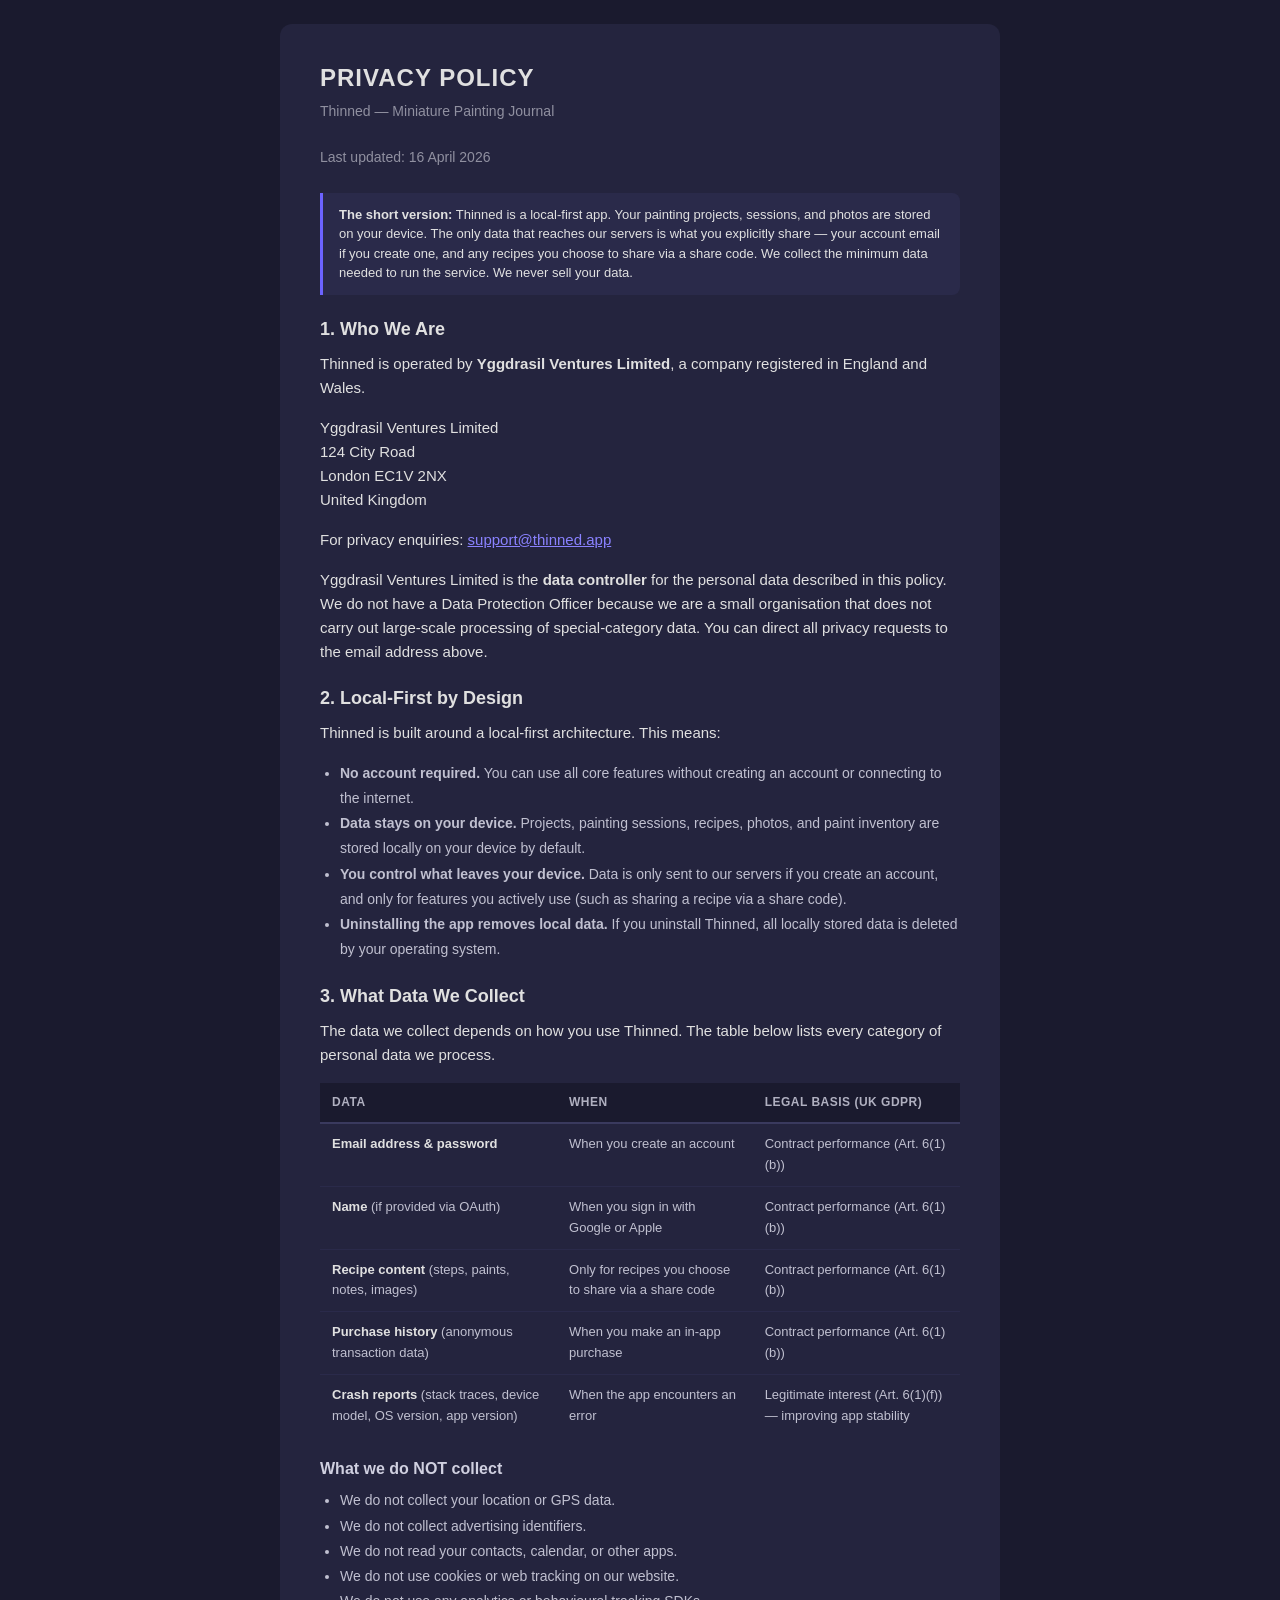
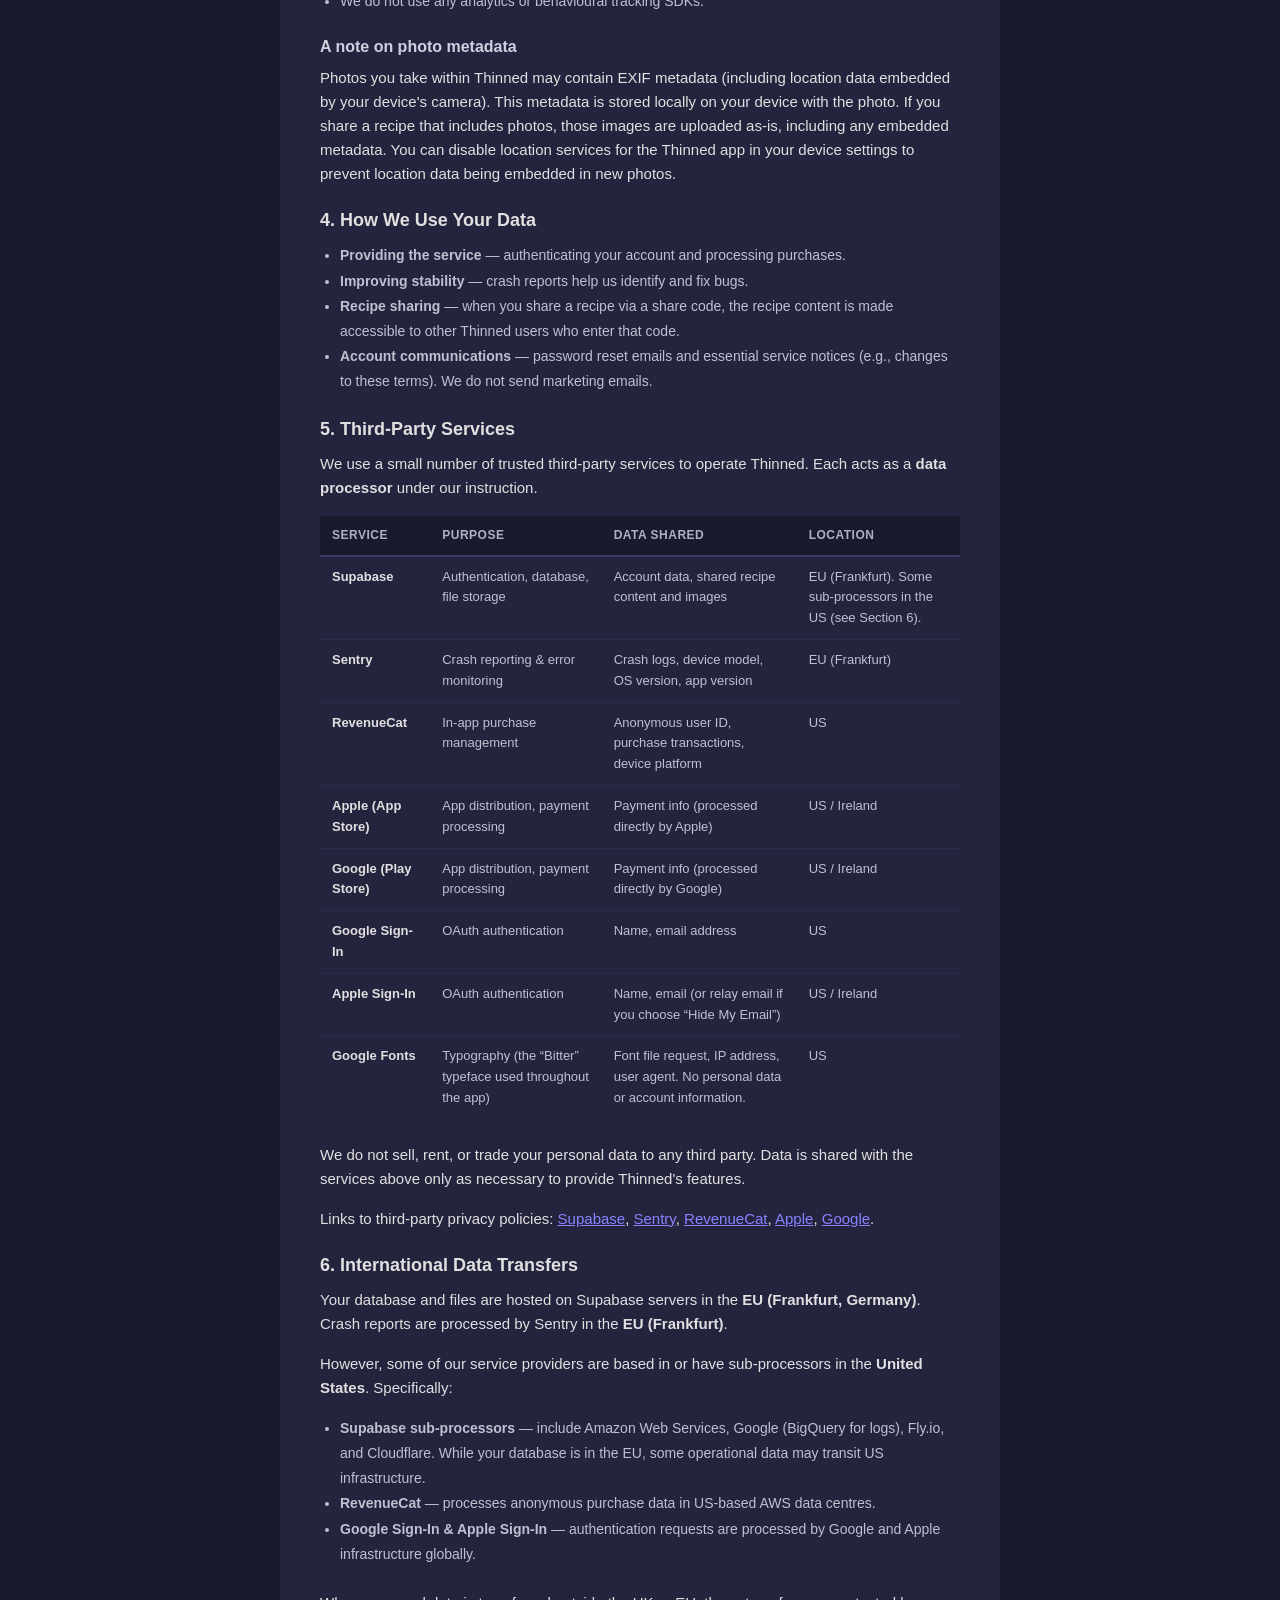
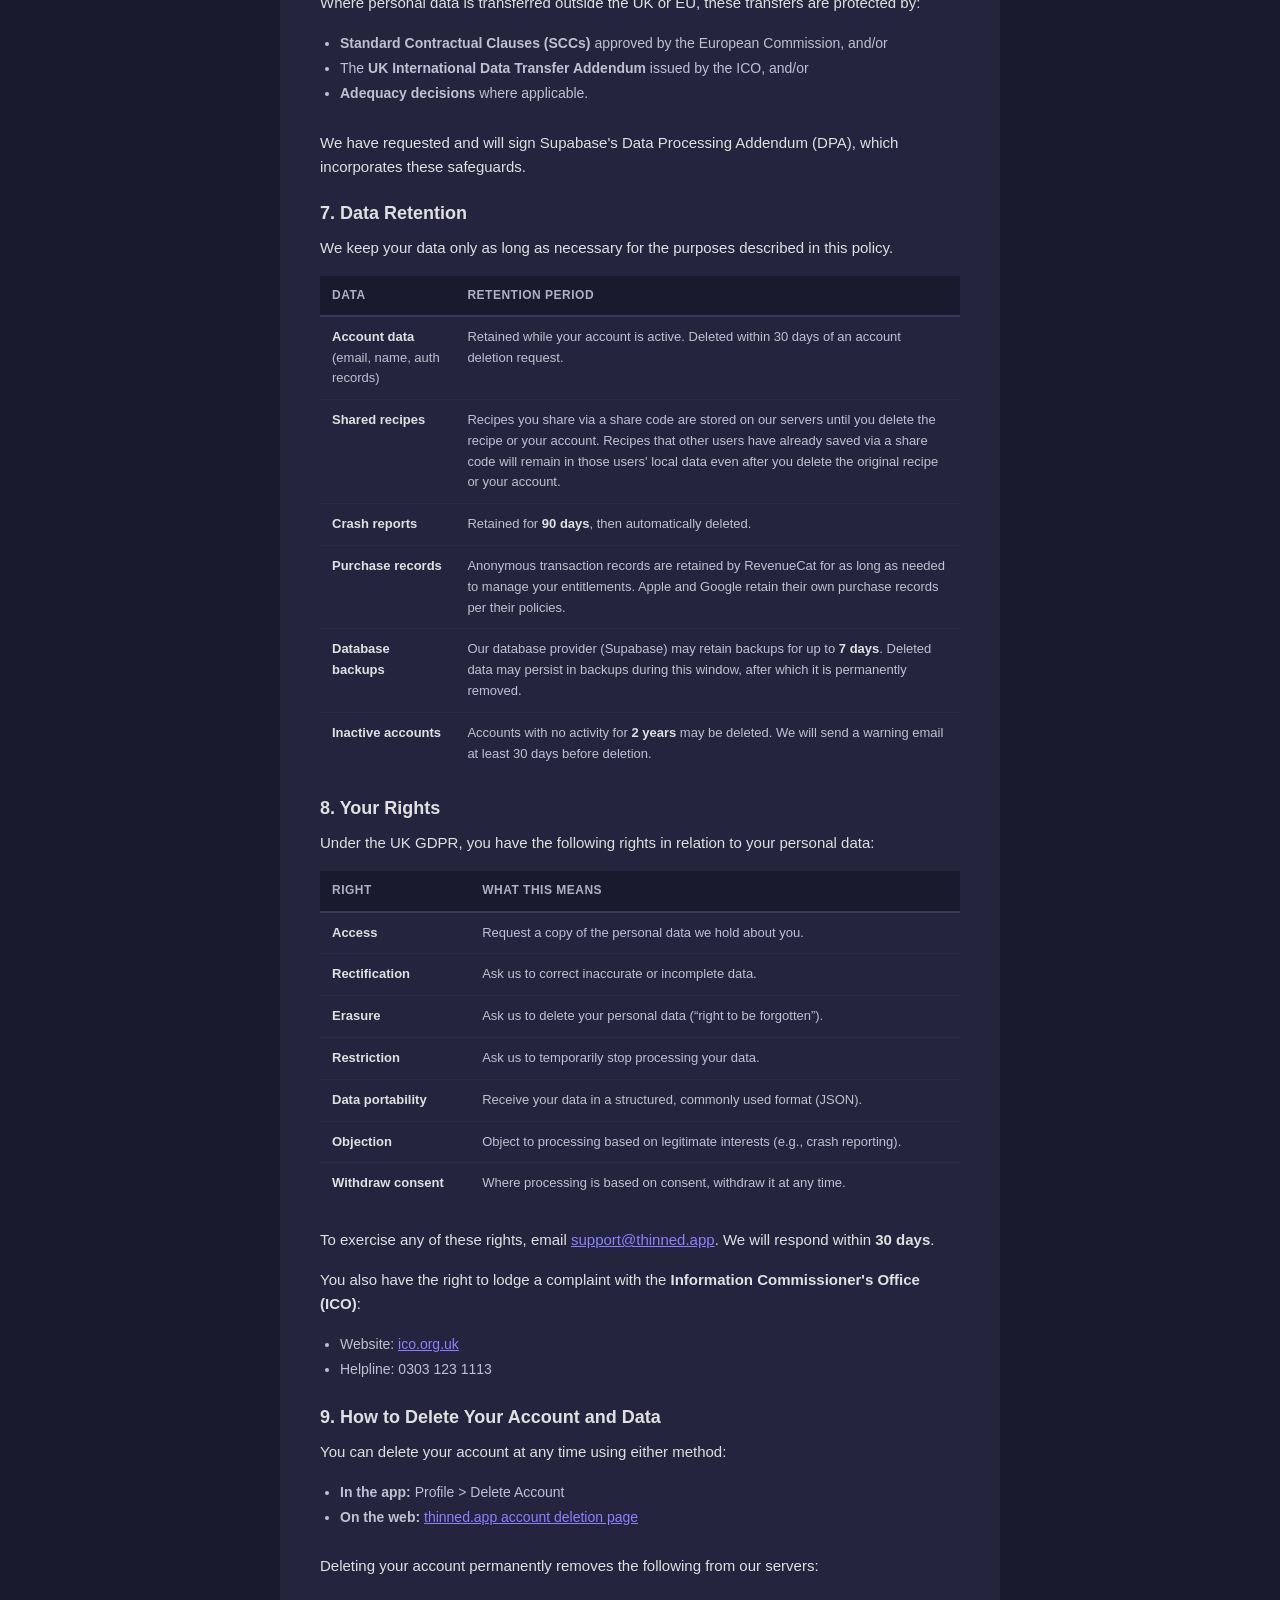
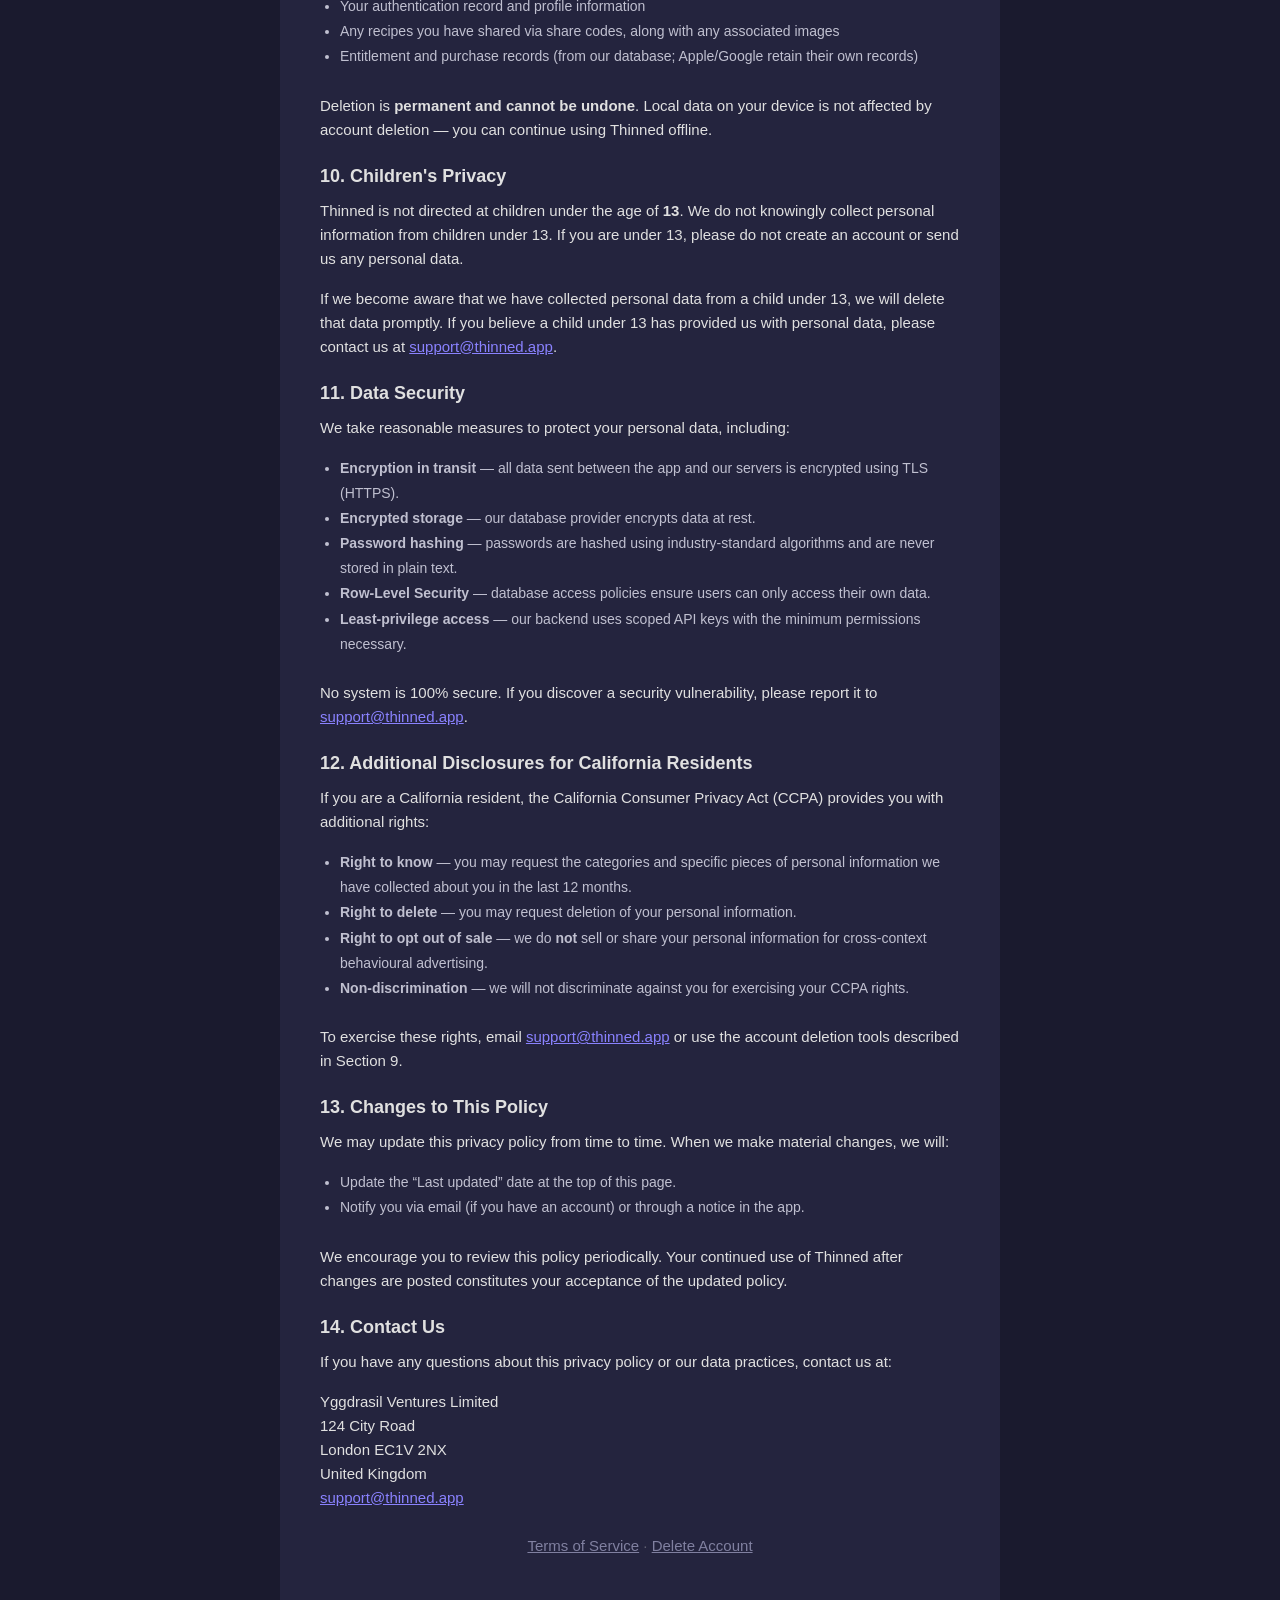
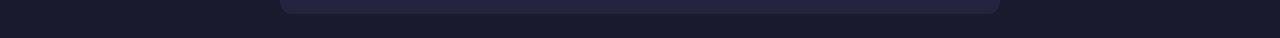
==== privacy-policy.html @ 7045accd "Initial commit: migrate legal pages from Thinned/docs" ====
<!DOCTYPE html>
<html lang="en">
<head>
  <meta charset="UTF-8">
  <meta name="viewport" content="width=device-width, initial-scale=1.0">
  <title>Privacy Policy — Thinned</title>
  <link rel="stylesheet" href="style.css">
</head>
<body>
  <div class="card legal">
    <h1>PRIVACY POLICY</h1>
    <p class="subtitle">Thinned — Miniature Painting Journal</p>
    <p class="subtitle">Last updated: 16 April 2026</p>

    <!-- =========================================================== -->
    <!--  TL;DR SUMMARY                                              -->
    <!-- =========================================================== -->
    <div class="info-notice">
      <strong>The short version:</strong> Thinned is a local-first app. Your painting projects, sessions, and photos are stored on your device. The only data that reaches our servers is what you explicitly share &mdash; your account email if you create one, and any recipes you choose to share via a share code. We collect the minimum data needed to run the service. We never sell your data.
    </div>

    <!-- =========================================================== -->
    <!--  1. WHO WE ARE                                              -->
    <!-- =========================================================== -->
    <h2>1. Who We Are</h2>
    <p>Thinned is operated by <strong>Yggdrasil Ventures Limited</strong>, a company registered in England and Wales.</p>
    <p>
      Yggdrasil Ventures Limited<br>
      124 City Road<br>
      London EC1V 2NX<br>
      United Kingdom
    </p>
    <p>For privacy enquiries: <a href="mailto:support@thinned.app">support@thinned.app</a></p>
    <p>Yggdrasil Ventures Limited is the <strong>data controller</strong> for the personal data described in this policy. We do not have a Data Protection Officer because we are a small organisation that does not carry out large-scale processing of special-category data. You can direct all privacy requests to the email address above.</p>

    <!-- =========================================================== -->
    <!--  2. LOCAL-FIRST ARCHITECTURE                                -->
    <!-- =========================================================== -->
    <h2>2. Local-First by Design</h2>
    <p>Thinned is built around a local-first architecture. This means:</p>
    <ul>
      <li><strong>No account required.</strong> You can use all core features without creating an account or connecting to the internet.</li>
      <li><strong>Data stays on your device.</strong> Projects, painting sessions, recipes, photos, and paint inventory are stored locally on your device by default.</li>
      <li><strong>You control what leaves your device.</strong> Data is only sent to our servers if you create an account, and only for features you actively use (such as sharing a recipe via a share code).</li>
      <li><strong>Uninstalling the app removes local data.</strong> If you uninstall Thinned, all locally stored data is deleted by your operating system.</li>
    </ul>

    <!-- =========================================================== -->
    <!--  3. WHAT WE COLLECT                                         -->
    <!-- =========================================================== -->
    <h2>3. What Data We Collect</h2>
    <p>The data we collect depends on how you use Thinned. The table below lists every category of personal data we process.</p>

    <table>
      <thead>
        <tr>
          <th>Data</th>
          <th>When</th>
          <th>Legal Basis (UK GDPR)</th>
        </tr>
      </thead>
      <tbody>
        <tr>
          <td><strong>Email address &amp; password</strong></td>
          <td>When you create an account</td>
          <td>Contract performance (Art. 6(1)(b))</td>
        </tr>
        <tr>
          <td><strong>Name</strong> (if provided via OAuth)</td>
          <td>When you sign in with Google or Apple</td>
          <td>Contract performance (Art. 6(1)(b))</td>
        </tr>
        <tr>
          <td><strong>Recipe content</strong> (steps, paints, notes, images)</td>
          <td>Only for recipes you choose to share via a share code</td>
          <td>Contract performance (Art. 6(1)(b))</td>
        </tr>
        <tr>
          <td><strong>Purchase history</strong> (anonymous transaction data)</td>
          <td>When you make an in-app purchase</td>
          <td>Contract performance (Art. 6(1)(b))</td>
        </tr>
        <tr>
          <td><strong>Crash reports</strong> (stack traces, device model, OS version, app version)</td>
          <td>When the app encounters an error</td>
          <td>Legitimate interest (Art. 6(1)(f)) &mdash; improving app stability</td>
        </tr>
      </tbody>
    </table>

    <h3>What we do NOT collect</h3>
    <ul>
      <li>We do not collect your location or GPS data.</li>
      <li>We do not collect advertising identifiers.</li>
      <li>We do not read your contacts, calendar, or other apps.</li>
      <li>We do not use cookies or web tracking on our website.</li>
      <li>We do not use any analytics or behavioural tracking SDKs.</li>
    </ul>

    <h3>A note on photo metadata</h3>
    <p>Photos you take within Thinned may contain EXIF metadata (including location data embedded by your device's camera). This metadata is stored locally on your device with the photo. If you share a recipe that includes photos, those images are uploaded as-is, including any embedded metadata. You can disable location services for the Thinned app in your device settings to prevent location data being embedded in new photos.</p>

    <!-- =========================================================== -->
    <!--  4. HOW WE USE YOUR DATA                                    -->
    <!-- =========================================================== -->
    <h2>4. How We Use Your Data</h2>
    <ul>
      <li><strong>Providing the service</strong> &mdash; authenticating your account and processing purchases.</li>
      <li><strong>Improving stability</strong> &mdash; crash reports help us identify and fix bugs.</li>
      <li><strong>Recipe sharing</strong> &mdash; when you share a recipe via a share code, the recipe content is made accessible to other Thinned users who enter that code.</li>
      <li><strong>Account communications</strong> &mdash; password reset emails and essential service notices (e.g., changes to these terms). We do not send marketing emails.</li>
    </ul>

    <!-- =========================================================== -->
    <!--  5. THIRD-PARTY SERVICES                                    -->
    <!-- =========================================================== -->
    <h2>5. Third-Party Services</h2>
    <p>We use a small number of trusted third-party services to operate Thinned. Each acts as a <strong>data processor</strong> under our instruction.</p>

    <table>
      <thead>
        <tr>
          <th>Service</th>
          <th>Purpose</th>
          <th>Data Shared</th>
          <th>Location</th>
        </tr>
      </thead>
      <tbody>
        <tr>
          <td><strong>Supabase</strong></td>
          <td>Authentication, database, file storage</td>
          <td>Account data, shared recipe content and images</td>
          <td>EU (Frankfurt). Some sub-processors in the US (see Section 6).</td>
        </tr>
        <tr>
          <td><strong>Sentry</strong></td>
          <td>Crash reporting &amp; error monitoring</td>
          <td>Crash logs, device model, OS version, app version</td>
          <td>EU (Frankfurt)</td>
        </tr>
        <tr>
          <td><strong>RevenueCat</strong></td>
          <td>In-app purchase management</td>
          <td>Anonymous user ID, purchase transactions, device platform</td>
          <td>US</td>
        </tr>
        <tr>
          <td><strong>Apple (App Store)</strong></td>
          <td>App distribution, payment processing</td>
          <td>Payment info (processed directly by Apple)</td>
          <td>US / Ireland</td>
        </tr>
        <tr>
          <td><strong>Google (Play Store)</strong></td>
          <td>App distribution, payment processing</td>
          <td>Payment info (processed directly by Google)</td>
          <td>US / Ireland</td>
        </tr>
        <tr>
          <td><strong>Google Sign-In</strong></td>
          <td>OAuth authentication</td>
          <td>Name, email address</td>
          <td>US</td>
        </tr>
        <tr>
          <td><strong>Apple Sign-In</strong></td>
          <td>OAuth authentication</td>
          <td>Name, email (or relay email if you choose &ldquo;Hide My Email&rdquo;)</td>
          <td>US / Ireland</td>
        </tr>
        <tr>
          <td><strong>Google Fonts</strong></td>
          <td>Typography (the &ldquo;Bitter&rdquo; typeface used throughout the app)</td>
          <td>Font file request, IP address, user agent. No personal data or account information.</td>
          <td>US</td>
        </tr>
      </tbody>
    </table>

    <p>We do not sell, rent, or trade your personal data to any third party. Data is shared with the services above only as necessary to provide Thinned's features.</p>
    <p>Links to third-party privacy policies:
      <a href="https://supabase.com/privacy">Supabase</a>,
      <a href="https://sentry.io/privacy/">Sentry</a>,
      <a href="https://www.revenuecat.com/privacy/">RevenueCat</a>,
      <a href="https://www.apple.com/legal/privacy/">Apple</a>,
      <a href="https://policies.google.com/privacy">Google</a>.
    </p>

    <!-- =========================================================== -->
    <!--  6. INTERNATIONAL DATA TRANSFERS                            -->
    <!-- =========================================================== -->
    <h2>6. International Data Transfers</h2>
    <p>Your database and files are hosted on Supabase servers in the <strong>EU (Frankfurt, Germany)</strong>. Crash reports are processed by Sentry in the <strong>EU (Frankfurt)</strong>.</p>
    <p>However, some of our service providers are based in or have sub-processors in the <strong>United States</strong>. Specifically:</p>
    <ul>
      <li><strong>Supabase sub-processors</strong> &mdash; include Amazon Web Services, Google (BigQuery for logs), Fly.io, and Cloudflare. While your database is in the EU, some operational data may transit US infrastructure.</li>
      <li><strong>RevenueCat</strong> &mdash; processes anonymous purchase data in US-based AWS data centres.</li>
      <li><strong>Google Sign-In &amp; Apple Sign-In</strong> &mdash; authentication requests are processed by Google and Apple infrastructure globally.</li>
    </ul>
    <p>Where personal data is transferred outside the UK or EU, these transfers are protected by:</p>
    <ul>
      <li><strong>Standard Contractual Clauses (SCCs)</strong> approved by the European Commission, and/or</li>
      <li>The <strong>UK International Data Transfer Addendum</strong> issued by the ICO, and/or</li>
      <li><strong>Adequacy decisions</strong> where applicable.</li>
    </ul>
    <p>We have requested and will sign Supabase's Data Processing Addendum (DPA), which incorporates these safeguards.</p>

    <!-- =========================================================== -->
    <!--  7. DATA RETENTION                                          -->
    <!-- =========================================================== -->
    <h2>7. Data Retention</h2>
    <p>We keep your data only as long as necessary for the purposes described in this policy.</p>

    <table>
      <thead>
        <tr>
          <th>Data</th>
          <th>Retention Period</th>
        </tr>
      </thead>
      <tbody>
        <tr>
          <td><strong>Account data</strong> (email, name, auth records)</td>
          <td>Retained while your account is active. Deleted within 30 days of an account deletion request.</td>
        </tr>
        <tr>
          <td><strong>Shared recipes</strong></td>
          <td>Recipes you share via a share code are stored on our servers until you delete the recipe or your account. Recipes that other users have already saved via a share code will remain in those users' local data even after you delete the original recipe or your account.</td>
        </tr>
        <tr>
          <td><strong>Crash reports</strong></td>
          <td>Retained for <strong>90 days</strong>, then automatically deleted.</td>
        </tr>
        <tr>
          <td><strong>Purchase records</strong></td>
          <td>Anonymous transaction records are retained by RevenueCat for as long as needed to manage your entitlements. Apple and Google retain their own purchase records per their policies.</td>
        </tr>
        <tr>
          <td><strong>Database backups</strong></td>
          <td>Our database provider (Supabase) may retain backups for up to <strong>7 days</strong>. Deleted data may persist in backups during this window, after which it is permanently removed.</td>
        </tr>
        <tr>
          <td><strong>Inactive accounts</strong></td>
          <td>Accounts with no activity for <strong>2 years</strong> may be deleted. We will send a warning email at least 30 days before deletion.</td>
        </tr>
      </tbody>
    </table>

    <!-- =========================================================== -->
    <!--  8. YOUR RIGHTS                                             -->
    <!-- =========================================================== -->
    <h2>8. Your Rights</h2>
    <p>Under the UK GDPR, you have the following rights in relation to your personal data:</p>

    <table>
      <thead>
        <tr>
          <th>Right</th>
          <th>What This Means</th>
        </tr>
      </thead>
      <tbody>
        <tr>
          <td><strong>Access</strong></td>
          <td>Request a copy of the personal data we hold about you.</td>
        </tr>
        <tr>
          <td><strong>Rectification</strong></td>
          <td>Ask us to correct inaccurate or incomplete data.</td>
        </tr>
        <tr>
          <td><strong>Erasure</strong></td>
          <td>Ask us to delete your personal data (&ldquo;right to be forgotten&rdquo;).</td>
        </tr>
        <tr>
          <td><strong>Restriction</strong></td>
          <td>Ask us to temporarily stop processing your data.</td>
        </tr>
        <tr>
          <td><strong>Data portability</strong></td>
          <td>Receive your data in a structured, commonly used format (JSON).</td>
        </tr>
        <tr>
          <td><strong>Objection</strong></td>
          <td>Object to processing based on legitimate interests (e.g., crash reporting).</td>
        </tr>
        <tr>
          <td><strong>Withdraw consent</strong></td>
          <td>Where processing is based on consent, withdraw it at any time.</td>
        </tr>
      </tbody>
    </table>

    <p>To exercise any of these rights, email <a href="mailto:support@thinned.app">support@thinned.app</a>. We will respond within <strong>30 days</strong>.</p>
    <p>You also have the right to lodge a complaint with the <strong>Information Commissioner's Office (ICO)</strong>:</p>
    <ul>
      <li>Website: <a href="https://ico.org.uk">ico.org.uk</a></li>
      <li>Helpline: 0303 123 1113</li>
    </ul>

    <!-- =========================================================== -->
    <!--  9. HOW TO DELETE YOUR ACCOUNT                              -->
    <!-- =========================================================== -->
    <h2>9. How to Delete Your Account and Data</h2>
    <p>You can delete your account at any time using either method:</p>
    <ul>
      <li><strong>In the app:</strong> Profile &gt; Delete Account</li>
      <li><strong>On the web:</strong> <a href="delete-account.html">thinned.app account deletion page</a></li>
    </ul>
    <p>Deleting your account permanently removes the following from our servers:</p>
    <ul>
      <li>Your authentication record and profile information</li>
      <li>Any recipes you have shared via share codes, along with any associated images</li>
      <li>Entitlement and purchase records (from our database; Apple/Google retain their own records)</li>
    </ul>
    <p>Deletion is <strong>permanent and cannot be undone</strong>. Local data on your device is not affected by account deletion &mdash; you can continue using Thinned offline.</p>

    <!-- =========================================================== -->
    <!--  10. CHILDREN'S PRIVACY                                     -->
    <!-- =========================================================== -->
    <h2>10. Children's Privacy</h2>
    <p>Thinned is not directed at children under the age of <strong>13</strong>. We do not knowingly collect personal information from children under 13. If you are under 13, please do not create an account or send us any personal data.</p>
    <p>If we become aware that we have collected personal data from a child under 13, we will delete that data promptly. If you believe a child under 13 has provided us with personal data, please contact us at <a href="mailto:support@thinned.app">support@thinned.app</a>.</p>

    <!-- =========================================================== -->
    <!--  11. DATA SECURITY                                          -->
    <!-- =========================================================== -->
    <h2>11. Data Security</h2>
    <p>We take reasonable measures to protect your personal data, including:</p>
    <ul>
      <li><strong>Encryption in transit</strong> &mdash; all data sent between the app and our servers is encrypted using TLS (HTTPS).</li>
      <li><strong>Encrypted storage</strong> &mdash; our database provider encrypts data at rest.</li>
      <li><strong>Password hashing</strong> &mdash; passwords are hashed using industry-standard algorithms and are never stored in plain text.</li>
      <li><strong>Row-Level Security</strong> &mdash; database access policies ensure users can only access their own data.</li>
      <li><strong>Least-privilege access</strong> &mdash; our backend uses scoped API keys with the minimum permissions necessary.</li>
    </ul>
    <p>No system is 100% secure. If you discover a security vulnerability, please report it to <a href="mailto:support@thinned.app">support@thinned.app</a>.</p>

    <!-- =========================================================== -->
    <!--  12. CALIFORNIA RESIDENTS (CCPA)                            -->
    <!-- =========================================================== -->
    <h2>12. Additional Disclosures for California Residents</h2>
    <p>If you are a California resident, the California Consumer Privacy Act (CCPA) provides you with additional rights:</p>
    <ul>
      <li><strong>Right to know</strong> &mdash; you may request the categories and specific pieces of personal information we have collected about you in the last 12 months.</li>
      <li><strong>Right to delete</strong> &mdash; you may request deletion of your personal information.</li>
      <li><strong>Right to opt out of sale</strong> &mdash; we do <strong>not</strong> sell or share your personal information for cross-context behavioural advertising.</li>
      <li><strong>Non-discrimination</strong> &mdash; we will not discriminate against you for exercising your CCPA rights.</li>
    </ul>
    <p>To exercise these rights, email <a href="mailto:support@thinned.app">support@thinned.app</a> or use the account deletion tools described in Section 9.</p>

    <!-- =========================================================== -->
    <!--  13. CHANGES TO THIS POLICY                                 -->
    <!-- =========================================================== -->
    <h2>13. Changes to This Policy</h2>
    <p>We may update this privacy policy from time to time. When we make material changes, we will:</p>
    <ul>
      <li>Update the &ldquo;Last updated&rdquo; date at the top of this page.</li>
      <li>Notify you via email (if you have an account) or through a notice in the app.</li>
    </ul>
    <p>We encourage you to review this policy periodically. Your continued use of Thinned after changes are posted constitutes your acceptance of the updated policy.</p>

    <!-- =========================================================== -->
    <!--  14. CONTACT                                                -->
    <!-- =========================================================== -->
    <h2>14. Contact Us</h2>
    <p>If you have any questions about this privacy policy or our data practices, contact us at:</p>
    <p>
      Yggdrasil Ventures Limited<br>
      124 City Road<br>
      London EC1V 2NX<br>
      United Kingdom<br>
      <a href="mailto:support@thinned.app">support@thinned.app</a>
    </p>

    <div class="footer">
      <p>
        <a href="terms-of-service.html">Terms of Service</a> &middot;
        <a href="delete-account.html">Delete Account</a>
      </p>
    </div>
  </div>
</body>
</html>
---- style.css ----
/* Thinned — Shared site styles */
* { box-sizing: border-box; margin: 0; padding: 0; }

body {
  font-family: -apple-system, BlinkMacSystemFont, 'Segoe UI', Roboto, sans-serif;
  background: #1a1a2e;
  color: #e0e0e0;
  min-height: 100vh;
  display: flex;
  justify-content: center;
  align-items: center;
  padding: 24px;
}

.card {
  background: #24243e;
  border-radius: 12px;
  padding: 40px;
  max-width: 520px;
  width: 100%;
}

h1 {
  font-size: 24px;
  font-weight: 700;
  margin-bottom: 8px;
  letter-spacing: 1px;
}

h2 {
  font-size: 18px;
  font-weight: 600;
  margin: 24px 0 12px;
}

.subtitle {
  color: #9090a0;
  font-size: 14px;
  margin-bottom: 24px;
}

p {
  font-size: 15px;
  line-height: 1.6;
  margin-bottom: 16px;
}

ul {
  margin: 0 0 24px 20px;
  font-size: 14px;
  line-height: 1.8;
  color: #c0c0d0;
}

a { color: #8a82ff; }
a:hover { color: #a9a3ff; }

label {
  display: block;
  font-size: 14px;
  margin-bottom: 6px;
  color: #b0b0c0;
}

input {
  width: 100%;
  padding: 12px;
  border: 1px solid #3a3a5e;
  border-radius: 8px;
  background: #1a1a2e;
  color: #e0e0e0;
  font-size: 15px;
  margin-bottom: 16px;
}
input:focus { outline: none; border-color: #6c63ff; }

.btn {
  display: inline-block;
  padding: 12px 24px;
  border: none;
  border-radius: 8px;
  font-size: 15px;
  font-weight: 600;
  cursor: pointer;
  width: 100%;
  text-align: center;
  transition: background 0.15s;
}

.btn-primary { background: #6c63ff; color: #fff; }
.btn-primary:hover { background: #5a52e0; }
.btn-primary:disabled { opacity: 0.5; cursor: not-allowed; }

.btn-danger { background: #c4746e; color: #fff; }
.btn-danger:hover { background: #b0635d; }
.btn-danger:disabled { opacity: 0.5; cursor: not-allowed; }

.notice {
  background: #2a2a4a;
  border-left: 3px solid #c4746e;
  padding: 12px 16px;
  border-radius: 0 8px 8px 0;
  margin-bottom: 24px;
  font-size: 13px;
  line-height: 1.5;
}

.info-notice {
  background: #2a2a4a;
  border-left: 3px solid #6c63ff;
  padding: 12px 16px;
  border-radius: 0 8px 8px 0;
  margin-bottom: 24px;
  font-size: 13px;
  line-height: 1.5;
}

.success-msg {
  text-align: center;
  color: #7eb77f;
  font-size: 16px;
  padding: 20px 0;
}

.error-msg {
  color: #c4746e;
  font-size: 13px;
  margin-bottom: 12px;
}

.footer {
  text-align: center;
  margin-top: 24px;
  font-size: 12px;
  color: #606070;
}

.footer a { color: #8080a0; }

/* Legal pages — wider card for long-form content */
.card.legal {
  max-width: 720px;
  align-self: flex-start;
  margin: 0 auto;
}

h3 {
  font-size: 16px;
  font-weight: 600;
  margin: 20px 0 10px;
  color: #d0d0e0;
}

/* Tables */
table {
  width: 100%;
  border-collapse: collapse;
  margin-bottom: 24px;
  font-size: 13px;
  line-height: 1.6;
}

thead th {
  text-align: left;
  padding: 10px 12px;
  background: #1a1a2e;
  color: #b0b0c0;
  font-weight: 600;
  font-size: 12px;
  text-transform: uppercase;
  letter-spacing: 0.5px;
  border-bottom: 2px solid #3a3a5e;
}

tbody td {
  padding: 10px 12px;
  border-bottom: 1px solid #2a2a4a;
  color: #c0c0d0;
  vertical-align: top;
}

tbody tr:last-child td {
  border-bottom: none;
}

tbody td strong {
  color: #e0e0e0;
}

.btn-oauth {
  background: #2a2a4a;
  color: #e0e0e0;
  border: 1px solid #3a3a5e;
}
.btn-oauth:hover { background: #33335a; }

.divider {
  display: flex;
  align-items: center;
  margin: 20px 0;
  color: #606070;
  font-size: 13px;
}
.divider::before, .divider::after {
  content: '';
  flex: 1;
  height: 1px;
  background: #3a3a5e;
}
.divider span { padding: 0 12px; }

.hidden { display: none; }

.spinner {
  display: inline-block;
  width: 16px;
  height: 16px;
  border: 2px solid rgba(255,255,255,0.3);
  border-top-color: #fff;
  border-radius: 50%;
  animation: spin 0.6s linear infinite;
  vertical-align: middle;
  margin-right: 8px;
}

@keyframes spin { to { transform: rotate(360deg); } }
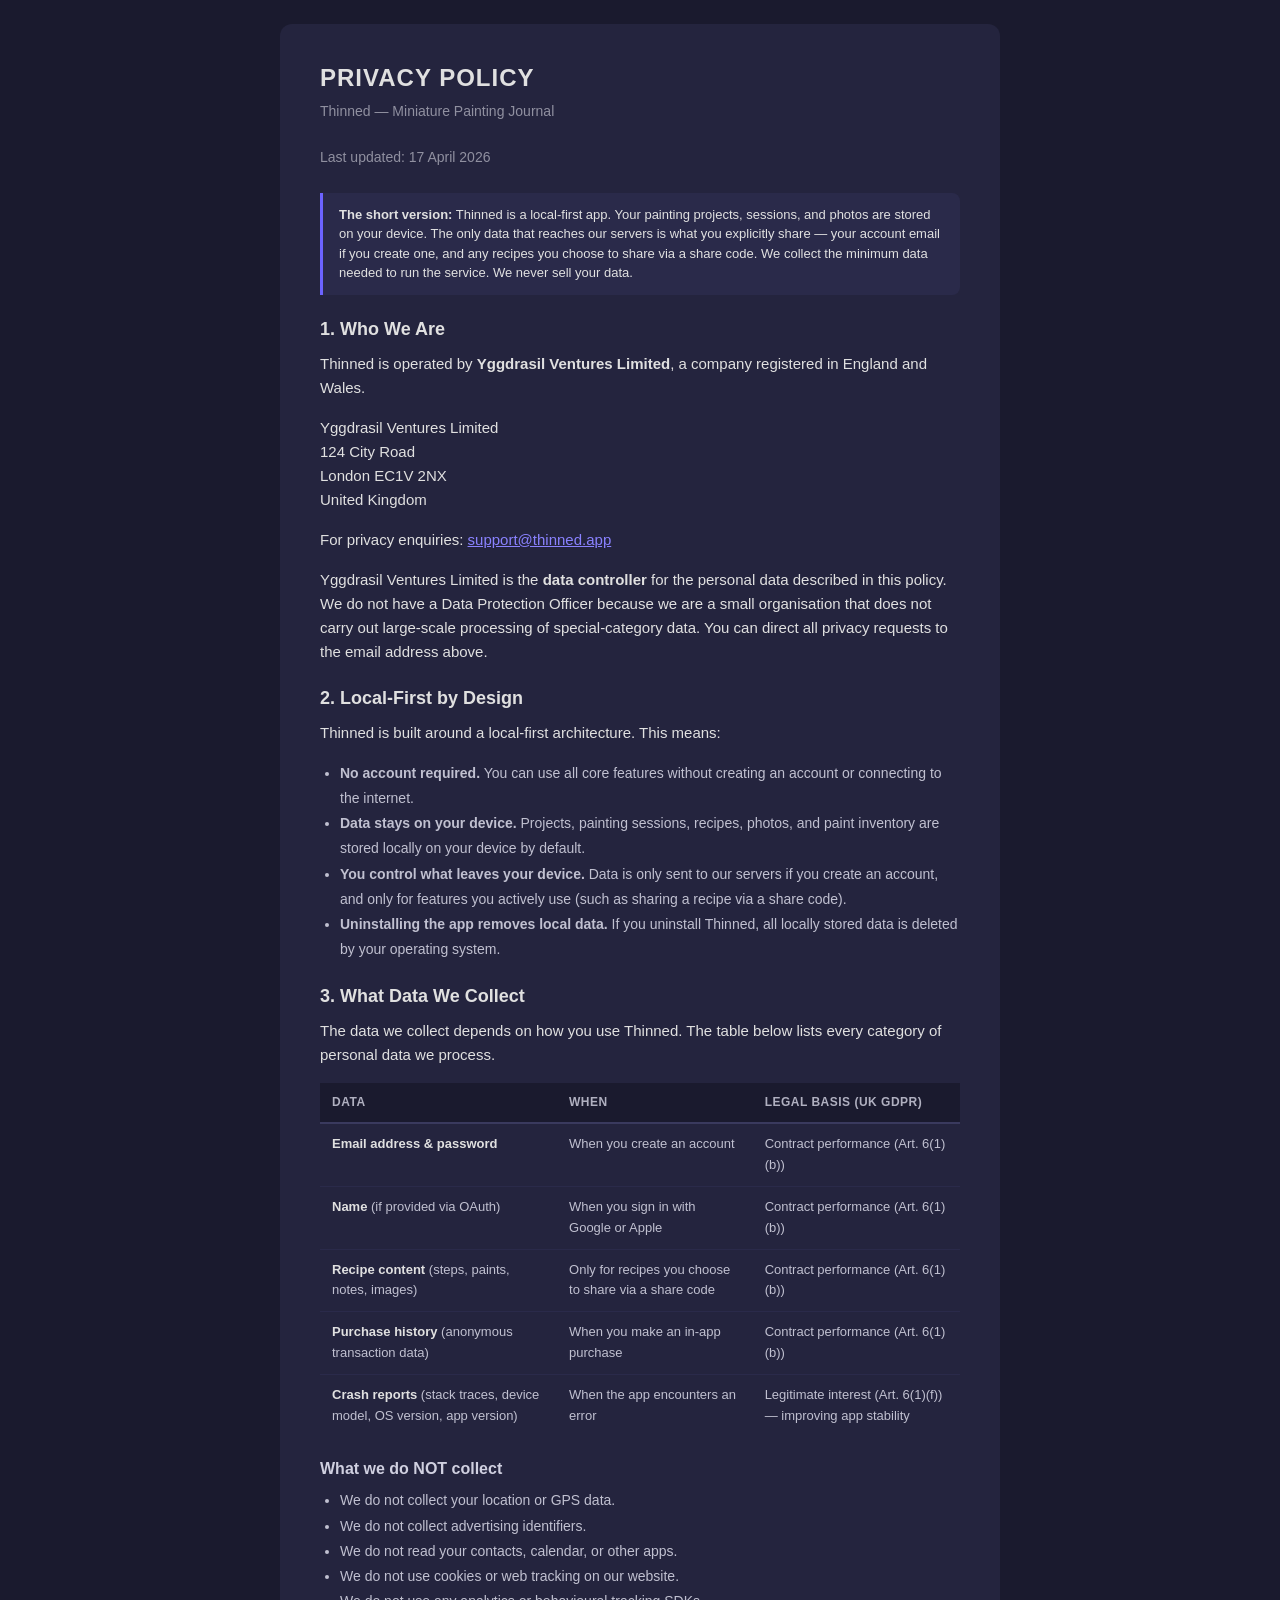
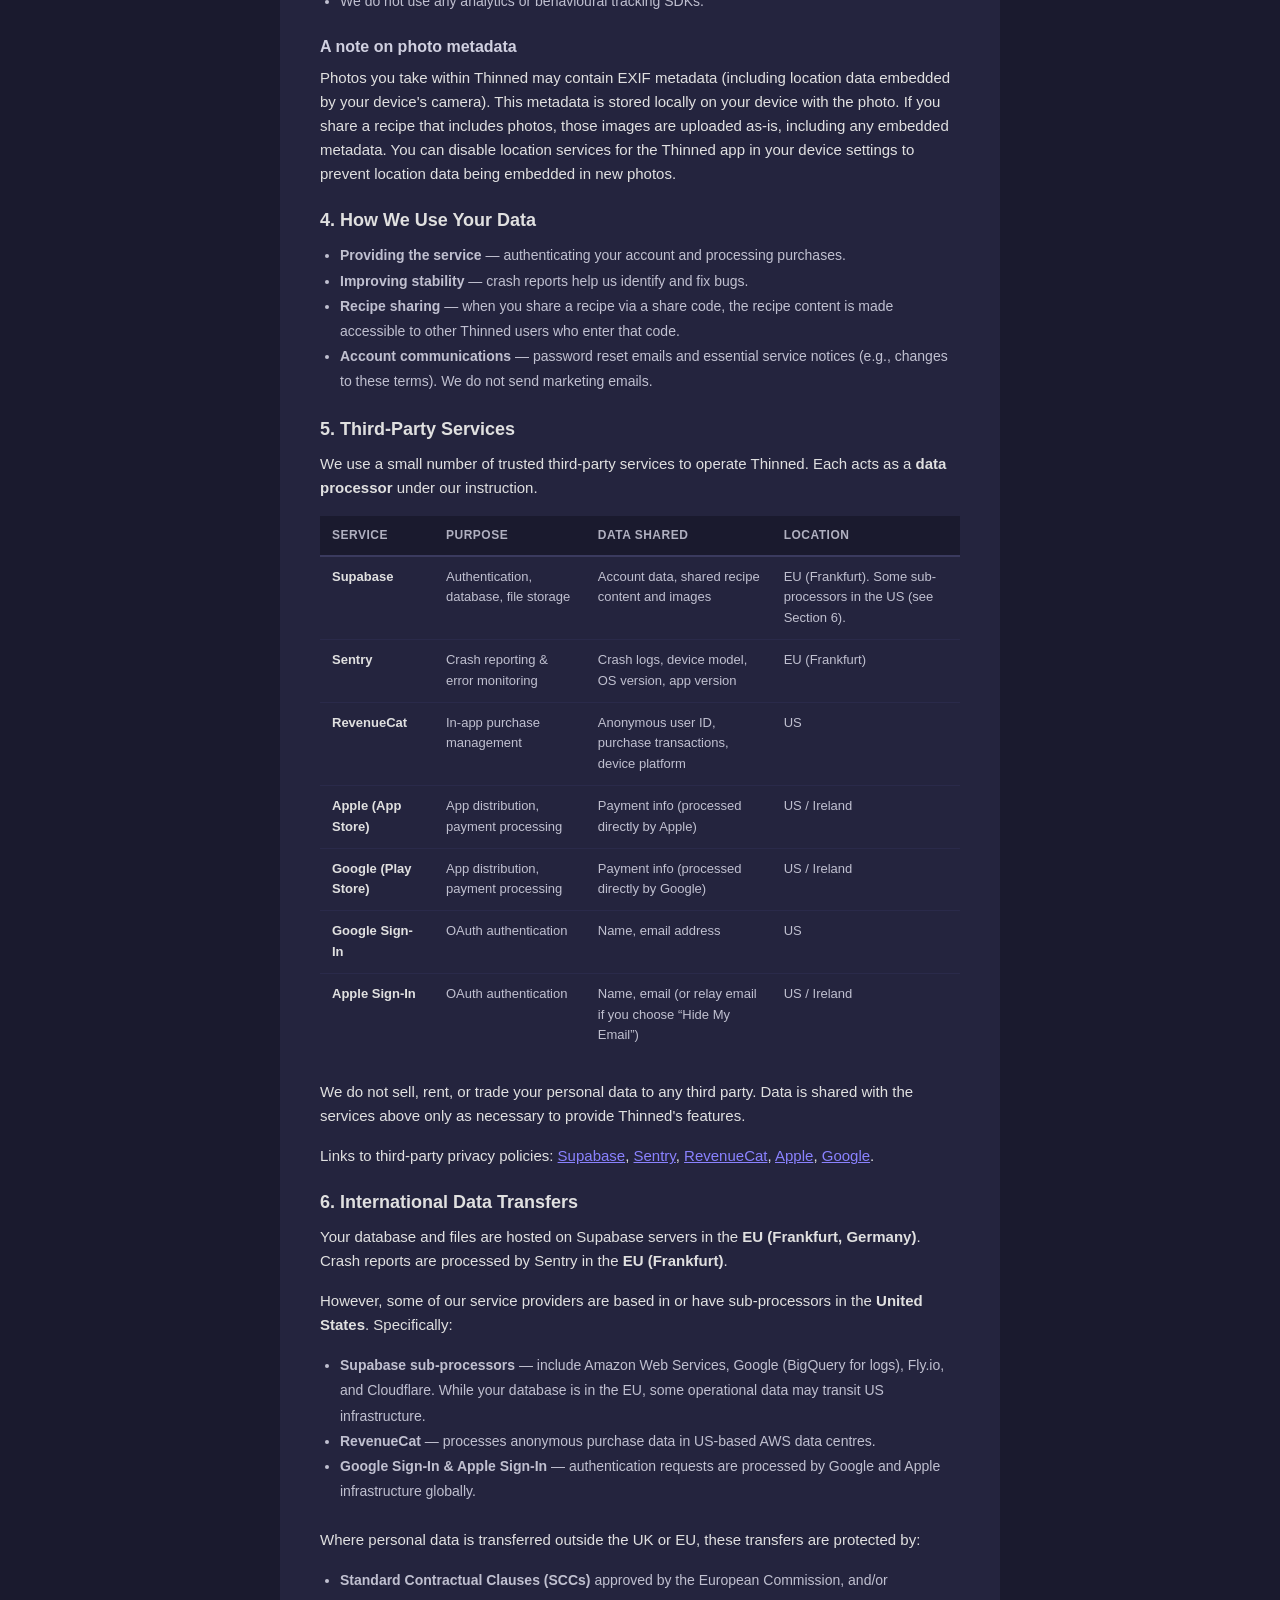
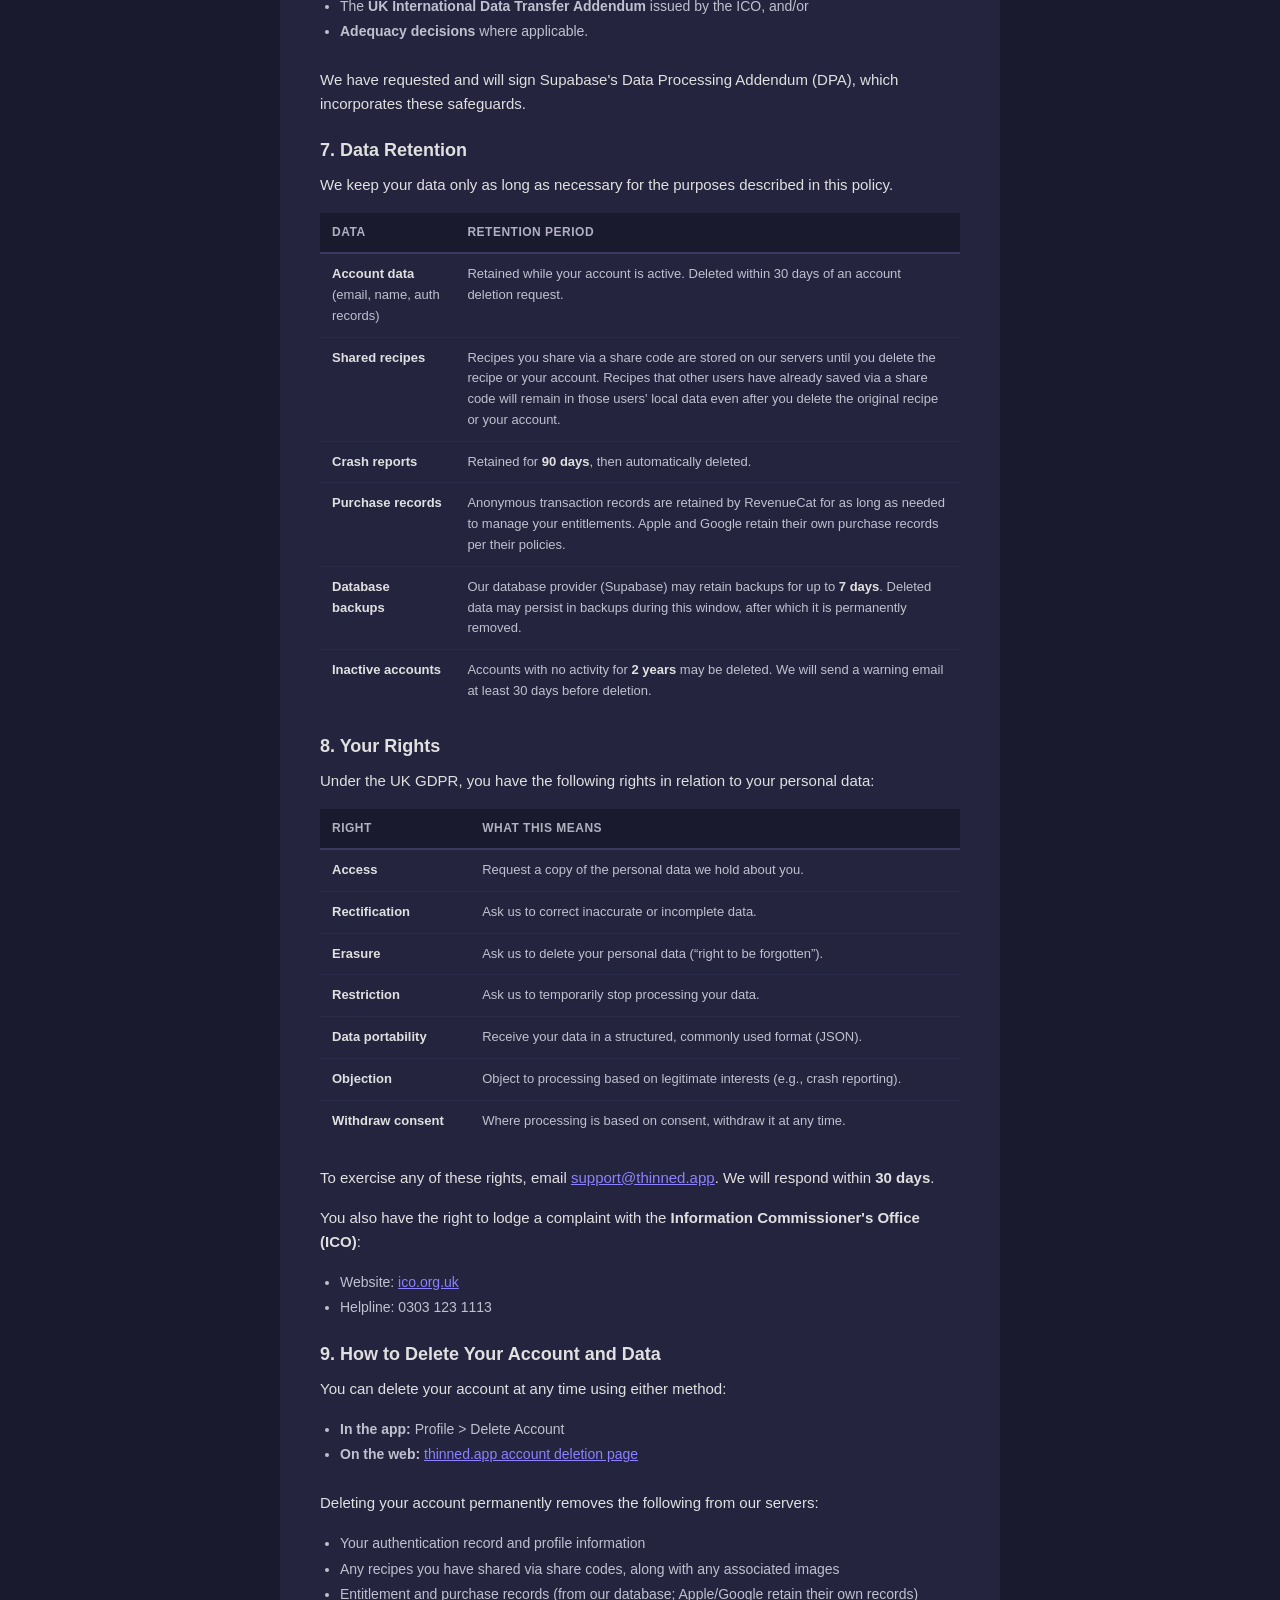
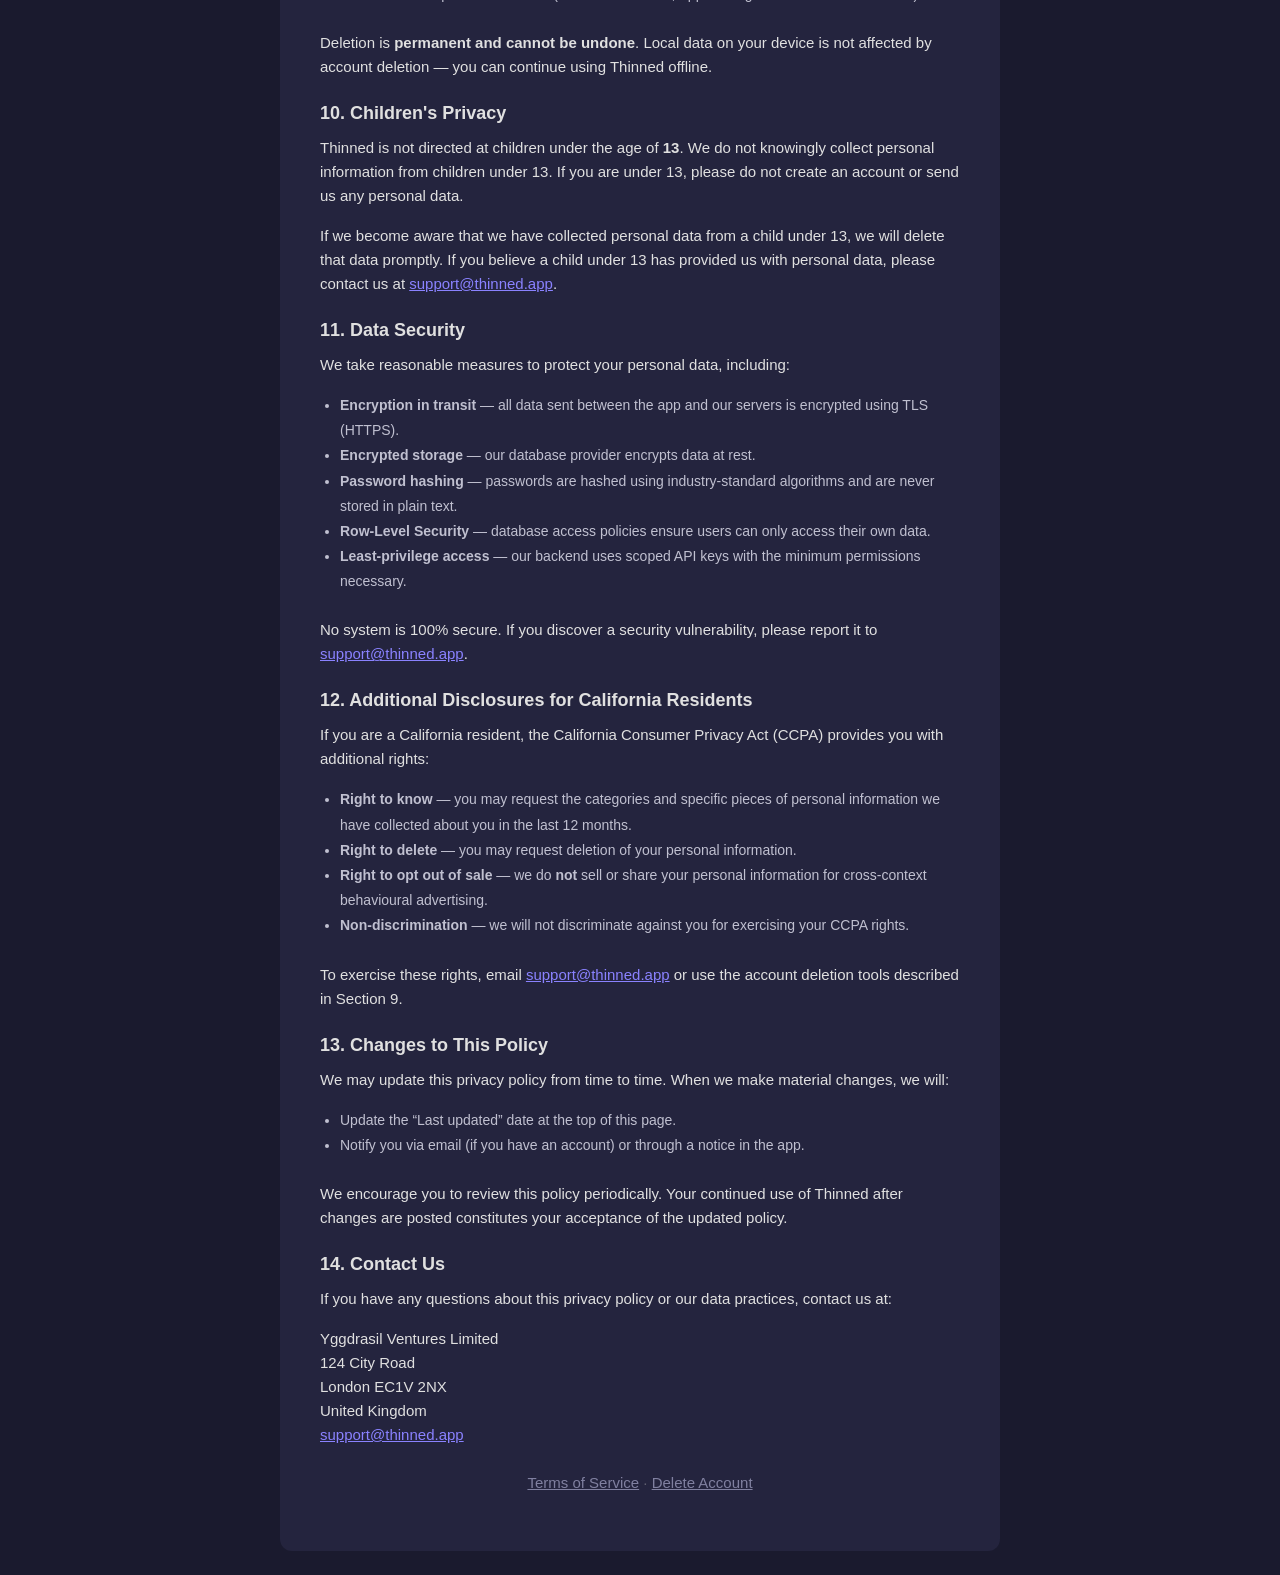
==== commit 52425f01: "docs: drop Google Fonts from privacy policy Bitter is now bundled in the app itself, so there is no " ====
--- a/privacy-policy.html
+++ b/privacy-policy.html
@@ -10,7 +10,7 @@
   <div class="card legal">
     <h1>PRIVACY POLICY</h1>
     <p class="subtitle">Thinned — Miniature Painting Journal</p>
-    <p class="subtitle">Last updated: 16 April 2026</p>
+    <p class="subtitle">Last updated: 17 April 2026</p>
 
     <!-- =========================================================== -->
     <!--  TL;DR SUMMARY                                              -->
@@ -169,12 +169,6 @@
           <td>Name, email (or relay email if you choose &ldquo;Hide My Email&rdquo;)</td>
           <td>US / Ireland</td>
         </tr>
-        <tr>
-          <td><strong>Google Fonts</strong></td>
-          <td>Typography (the &ldquo;Bitter&rdquo; typeface used throughout the app)</td>
-          <td>Font file request, IP address, user agent. No personal data or account information.</td>
-          <td>US</td>
-        </tr>
       </tbody>
     </table>
 
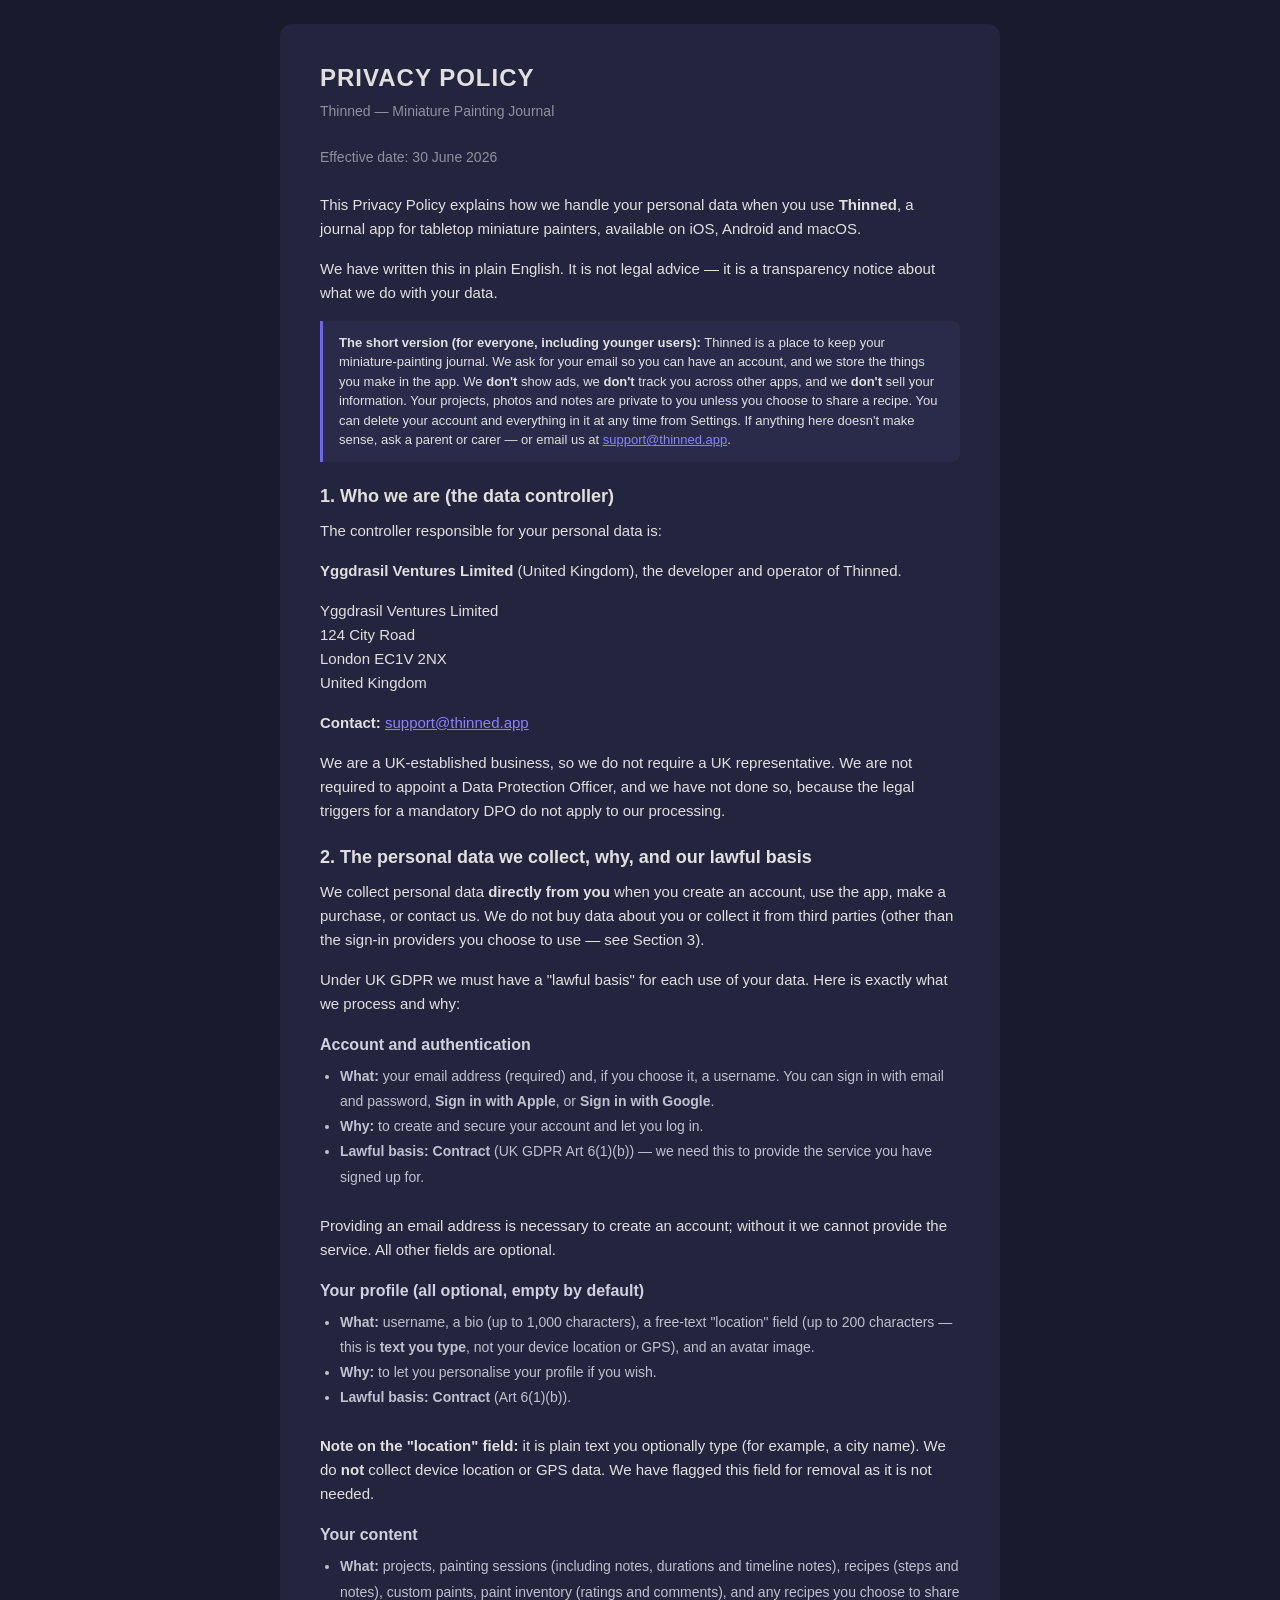
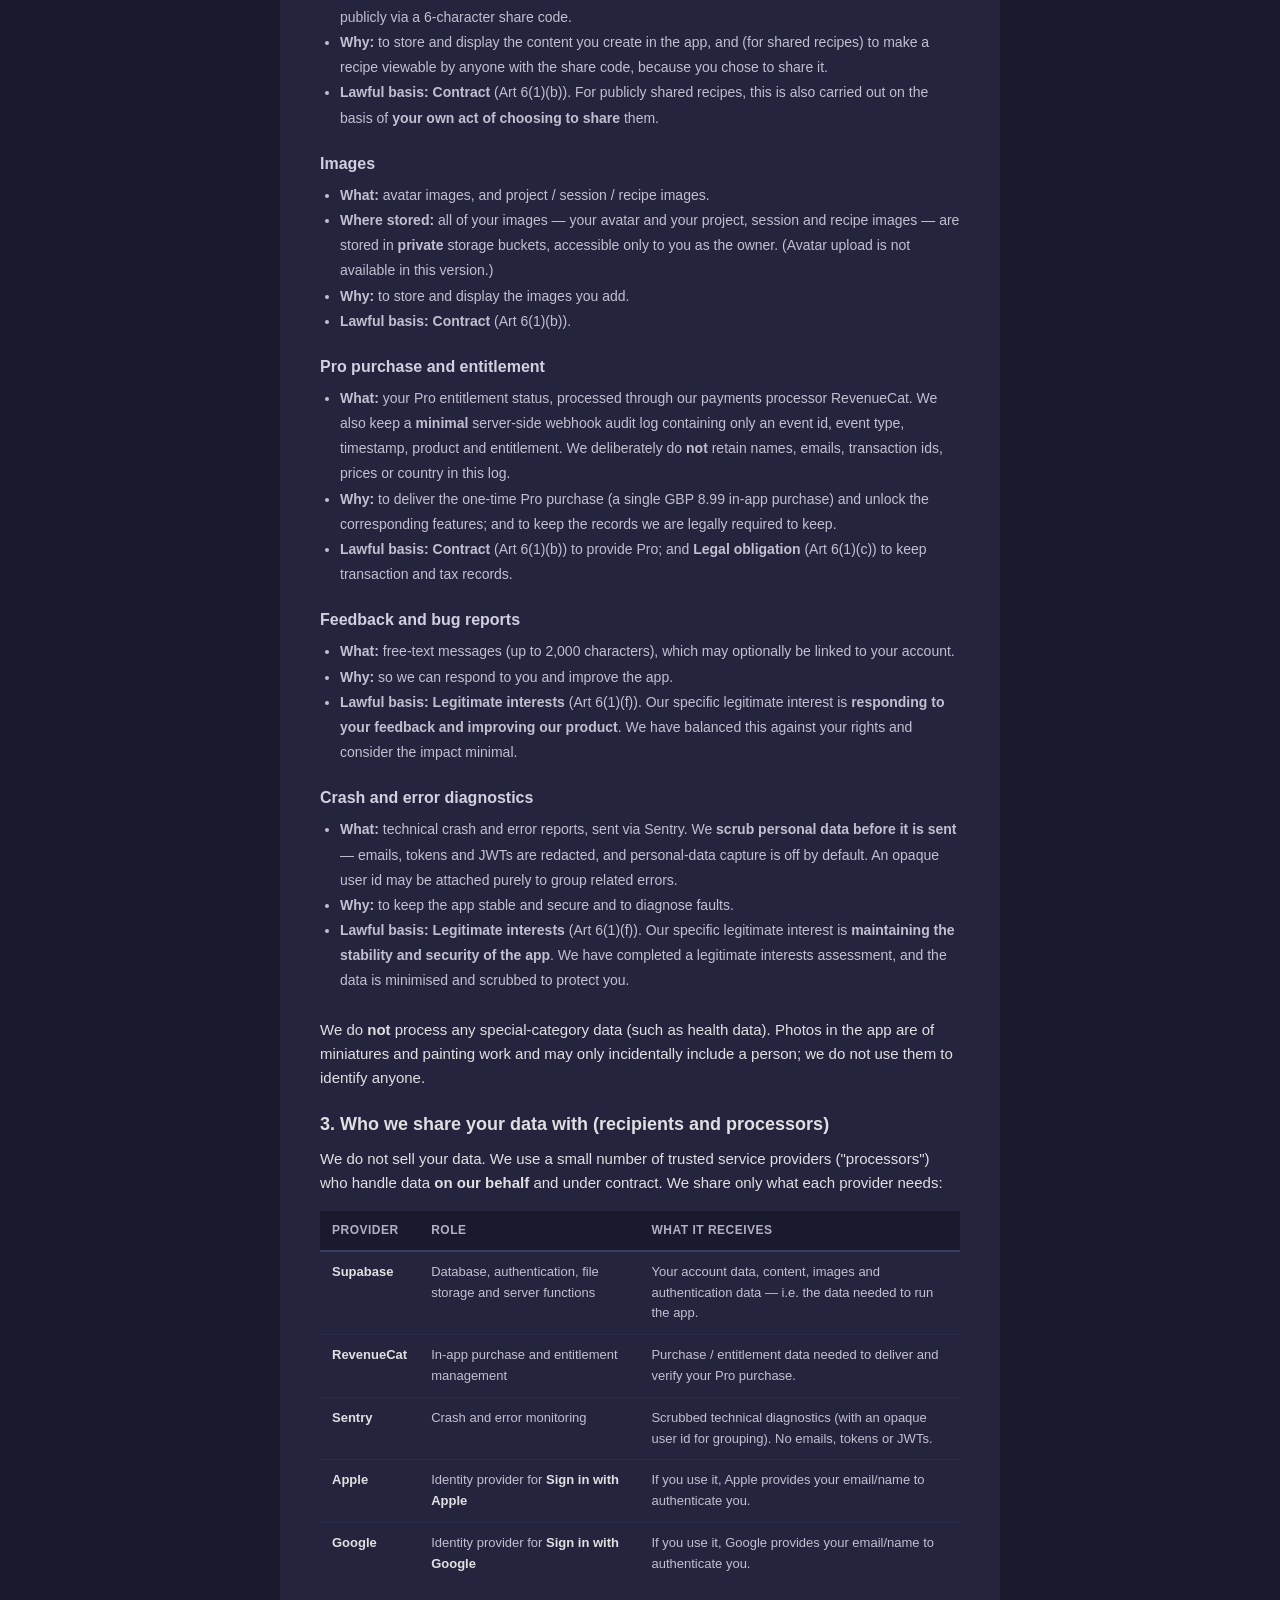
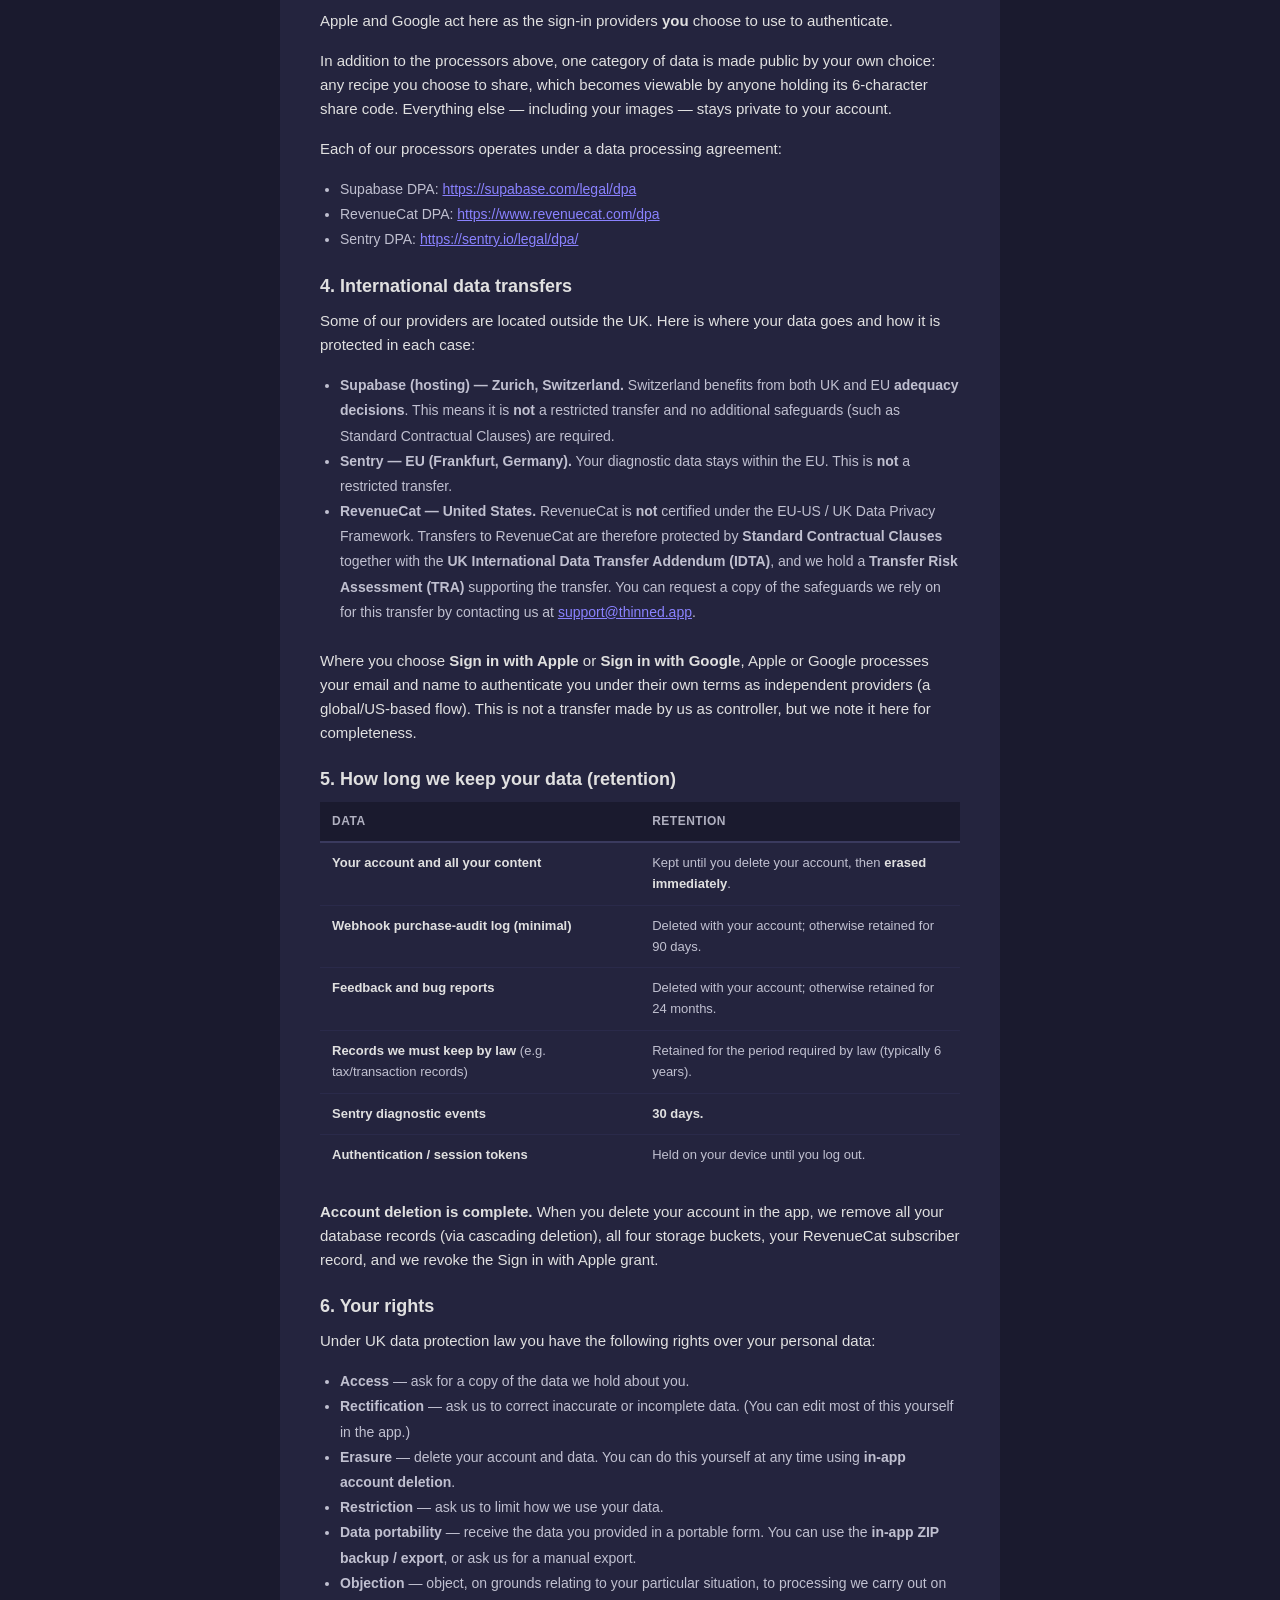
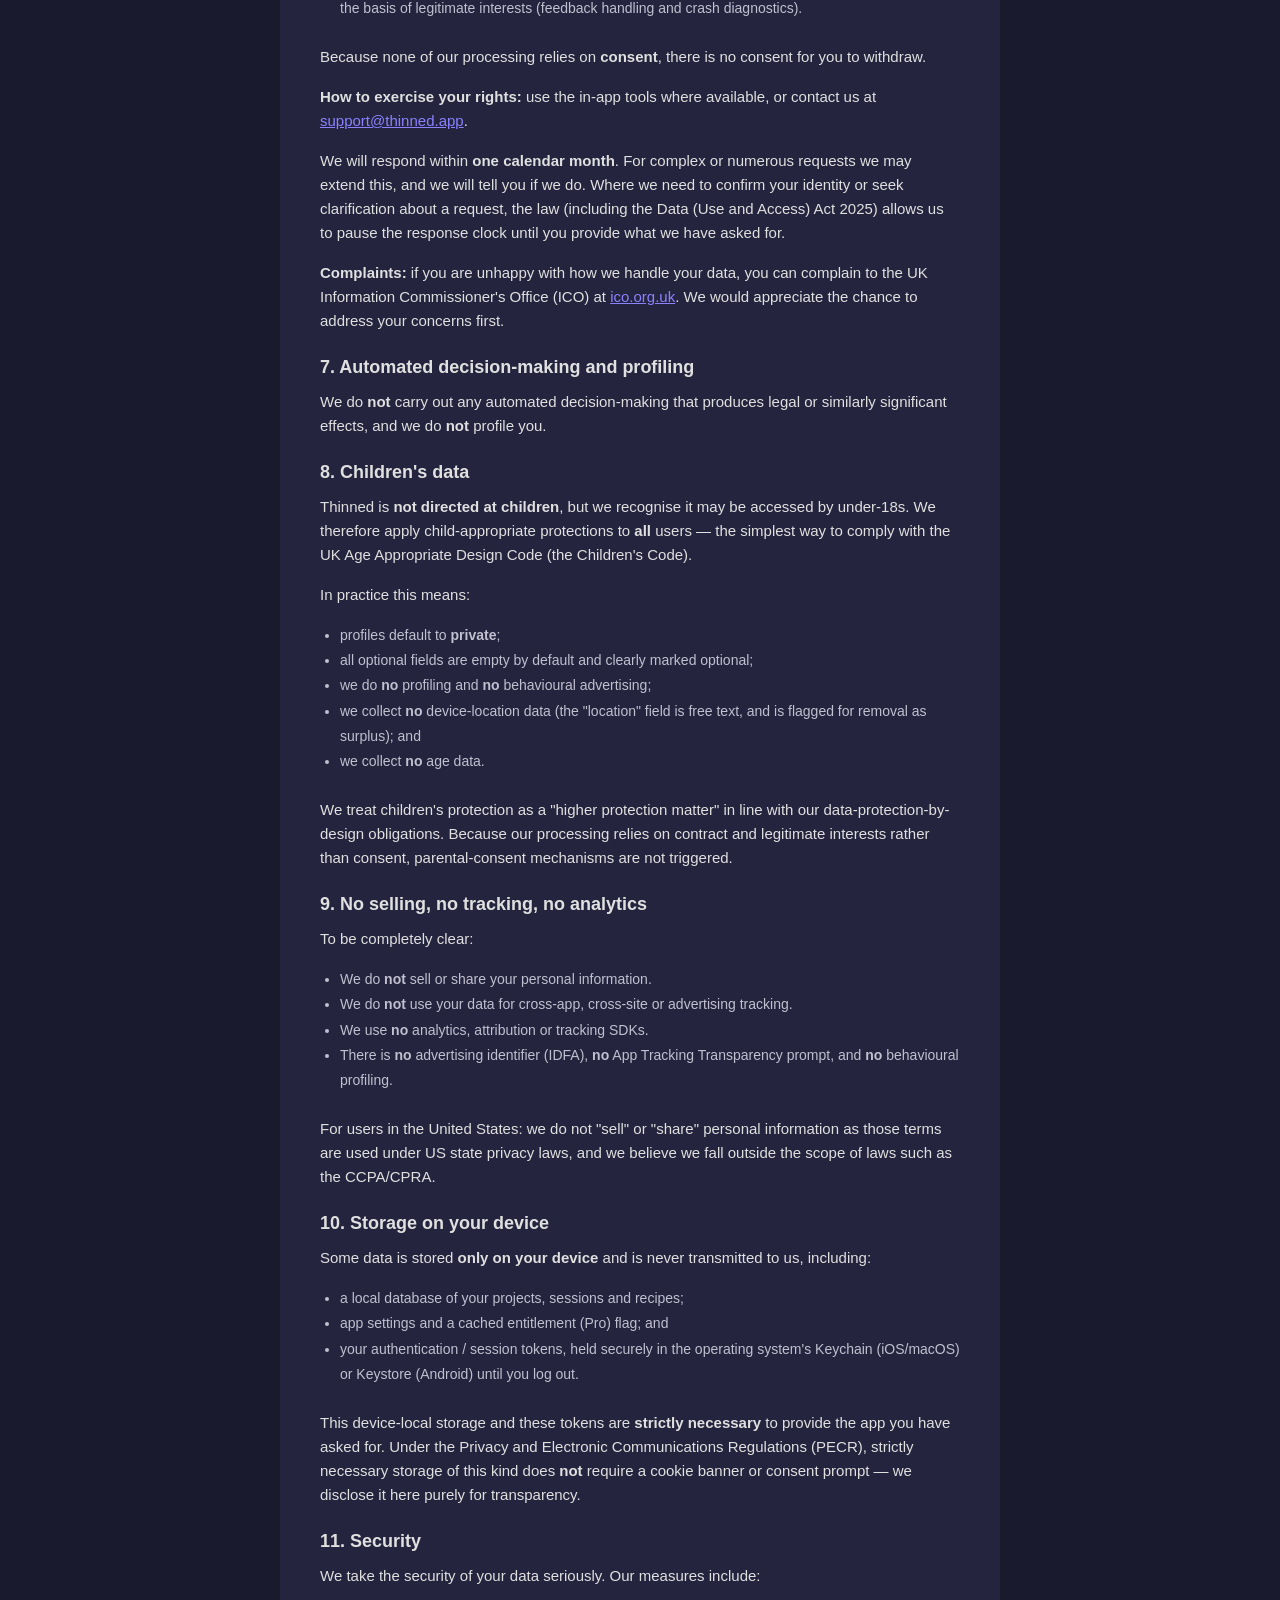
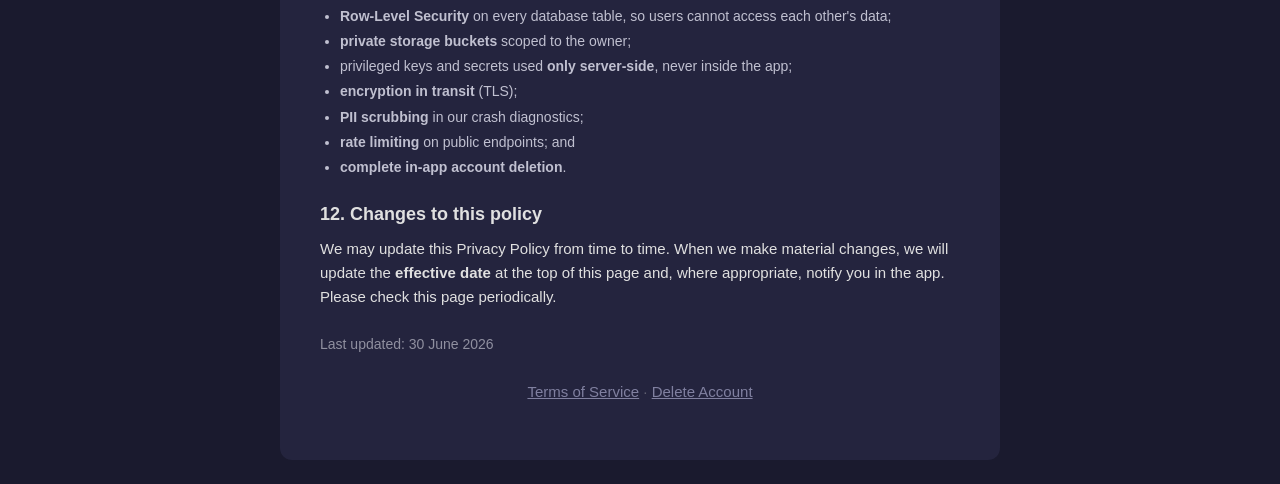
==== commit 4e229362: "docs: republish privacy policy + terms for GDPR overhaul Sync the live legal pages with the GDPR/pri" ====
--- a/privacy-policy.html
+++ b/privacy-policy.html
@@ -10,363 +10,284 @@
   <div class="card legal">
     <h1>PRIVACY POLICY</h1>
     <p class="subtitle">Thinned — Miniature Painting Journal</p>
-    <p class="subtitle">Last updated: 17 April 2026</p>
-
-    <!-- =========================================================== -->
-    <!--  TL;DR SUMMARY                                              -->
+    <p class="subtitle">Effective date: 30 June 2026</p>
+
+    <p>This Privacy Policy explains how we handle your personal data when you use <strong>Thinned</strong>, a journal app for tabletop miniature painters, available on iOS, Android and macOS.</p>
+    <p>We have written this in plain English. It is not legal advice — it is a transparency notice about what we do with your data.</p>
+
+    <!-- =========================================================== -->
+    <!--  THE SHORT VERSION                                          -->
     <!-- =========================================================== -->
     <div class="info-notice">
-      <strong>The short version:</strong> Thinned is a local-first app. Your painting projects, sessions, and photos are stored on your device. The only data that reaches our servers is what you explicitly share &mdash; your account email if you create one, and any recipes you choose to share via a share code. We collect the minimum data needed to run the service. We never sell your data.
+      <strong>The short version (for everyone, including younger users):</strong> Thinned is a place to keep your miniature-painting journal. We ask for your email so you can have an account, and we store the things you make in the app. We <strong>don't</strong> show ads, we <strong>don't</strong> track you across other apps, and we <strong>don't</strong> sell your information. Your projects, photos and notes are private to you unless you choose to share a recipe. You can delete your account and everything in it at any time from Settings. If anything here doesn't make sense, ask a parent or carer — or email us at <a href="mailto:support@thinned.app">support@thinned.app</a>.
     </div>
 
     <!-- =========================================================== -->
     <!--  1. WHO WE ARE                                              -->
     <!-- =========================================================== -->
-    <h2>1. Who We Are</h2>
-    <p>Thinned is operated by <strong>Yggdrasil Ventures Limited</strong>, a company registered in England and Wales.</p>
+    <h2>1. Who we are (the data controller)</h2>
+    <p>The controller responsible for your personal data is:</p>
+    <p><strong>Yggdrasil Ventures Limited</strong> (United Kingdom), the developer and operator of Thinned.</p>
     <p>
       Yggdrasil Ventures Limited<br>
       124 City Road<br>
       London EC1V 2NX<br>
       United Kingdom
     </p>
-    <p>For privacy enquiries: <a href="mailto:support@thinned.app">support@thinned.app</a></p>
-    <p>Yggdrasil Ventures Limited is the <strong>data controller</strong> for the personal data described in this policy. We do not have a Data Protection Officer because we are a small organisation that does not carry out large-scale processing of special-category data. You can direct all privacy requests to the email address above.</p>
-
-    <!-- =========================================================== -->
-    <!--  2. LOCAL-FIRST ARCHITECTURE                                -->
-    <!-- =========================================================== -->
-    <h2>2. Local-First by Design</h2>
-    <p>Thinned is built around a local-first architecture. This means:</p>
-    <ul>
-      <li><strong>No account required.</strong> You can use all core features without creating an account or connecting to the internet.</li>
-      <li><strong>Data stays on your device.</strong> Projects, painting sessions, recipes, photos, and paint inventory are stored locally on your device by default.</li>
-      <li><strong>You control what leaves your device.</strong> Data is only sent to our servers if you create an account, and only for features you actively use (such as sharing a recipe via a share code).</li>
-      <li><strong>Uninstalling the app removes local data.</strong> If you uninstall Thinned, all locally stored data is deleted by your operating system.</li>
-    </ul>
-
-    <!-- =========================================================== -->
-    <!--  3. WHAT WE COLLECT                                         -->
-    <!-- =========================================================== -->
-    <h2>3. What Data We Collect</h2>
-    <p>The data we collect depends on how you use Thinned. The table below lists every category of personal data we process.</p>
+    <p><strong>Contact:</strong> <a href="mailto:support@thinned.app">support@thinned.app</a></p>
+    <p>We are a UK-established business, so we do not require a UK representative. We are not required to appoint a Data Protection Officer, and we have not done so, because the legal triggers for a mandatory DPO do not apply to our processing.</p>
+
+    <!-- =========================================================== -->
+    <!--  2. WHAT WE COLLECT                                         -->
+    <!-- =========================================================== -->
+    <h2>2. The personal data we collect, why, and our lawful basis</h2>
+    <p>We collect personal data <strong>directly from you</strong> when you create an account, use the app, make a purchase, or contact us. We do not buy data about you or collect it from third parties (other than the sign-in providers you choose to use — see Section 3).</p>
+    <p>Under UK GDPR we must have a "lawful basis" for each use of your data. Here is exactly what we process and why:</p>
+
+    <h3>Account and authentication</h3>
+    <ul>
+      <li><strong>What:</strong> your email address (required) and, if you choose it, a username. You can sign in with email and password, <strong>Sign in with Apple</strong>, or <strong>Sign in with Google</strong>.</li>
+      <li><strong>Why:</strong> to create and secure your account and let you log in.</li>
+      <li><strong>Lawful basis:</strong> <strong>Contract</strong> (UK GDPR Art 6(1)(b)) — we need this to provide the service you have signed up for.</li>
+    </ul>
+    <p>Providing an email address is necessary to create an account; without it we cannot provide the service. All other fields are optional.</p>
+
+    <h3>Your profile (all optional, empty by default)</h3>
+    <ul>
+      <li><strong>What:</strong> username, a bio (up to 1,000 characters), a free-text "location" field (up to 200 characters — this is <strong>text you type</strong>, not your device location or GPS), and an avatar image.</li>
+      <li><strong>Why:</strong> to let you personalise your profile if you wish.</li>
+      <li><strong>Lawful basis:</strong> <strong>Contract</strong> (Art 6(1)(b)).</li>
+    </ul>
+    <p><strong>Note on the "location" field:</strong> it is plain text you optionally type (for example, a city name). We do <strong>not</strong> collect device location or GPS data. We have flagged this field for removal as it is not needed.</p>
+
+    <h3>Your content</h3>
+    <ul>
+      <li><strong>What:</strong> projects, painting sessions (including notes, durations and timeline notes), recipes (steps and notes), custom paints, paint inventory (ratings and comments), and any recipes you choose to share publicly via a 6-character share code.</li>
+      <li><strong>Why:</strong> to store and display the content you create in the app, and (for shared recipes) to make a recipe viewable by anyone with the share code, because you chose to share it.</li>
+      <li><strong>Lawful basis:</strong> <strong>Contract</strong> (Art 6(1)(b)). For publicly shared recipes, this is also carried out on the basis of <strong>your own act of choosing to share</strong> them.</li>
+    </ul>
+
+    <h3>Images</h3>
+    <ul>
+      <li><strong>What:</strong> avatar images, and project / session / recipe images.</li>
+      <li><strong>Where stored:</strong> all of your images — your avatar and your project, session and recipe images — are stored in <strong>private</strong> storage buckets, accessible only to you as the owner. (Avatar upload is not available in this version.)</li>
+      <li><strong>Why:</strong> to store and display the images you add.</li>
+      <li><strong>Lawful basis:</strong> <strong>Contract</strong> (Art 6(1)(b)).</li>
+    </ul>
+
+    <h3>Pro purchase and entitlement</h3>
+    <ul>
+      <li><strong>What:</strong> your Pro entitlement status, processed through our payments processor RevenueCat. We also keep a <strong>minimal</strong> server-side webhook audit log containing only an event id, event type, timestamp, product and entitlement. We deliberately do <strong>not</strong> retain names, emails, transaction ids, prices or country in this log.</li>
+      <li><strong>Why:</strong> to deliver the one-time Pro purchase (a single GBP 8.99 in-app purchase) and unlock the corresponding features; and to keep the records we are legally required to keep.</li>
+      <li><strong>Lawful basis:</strong> <strong>Contract</strong> (Art 6(1)(b)) to provide Pro; and <strong>Legal obligation</strong> (Art 6(1)(c)) to keep transaction and tax records.</li>
+    </ul>
+
+    <h3>Feedback and bug reports</h3>
+    <ul>
+      <li><strong>What:</strong> free-text messages (up to 2,000 characters), which may optionally be linked to your account.</li>
+      <li><strong>Why:</strong> so we can respond to you and improve the app.</li>
+      <li><strong>Lawful basis:</strong> <strong>Legitimate interests</strong> (Art 6(1)(f)). Our specific legitimate interest is <strong>responding to your feedback and improving our product</strong>. We have balanced this against your rights and consider the impact minimal.</li>
+    </ul>
+
+    <h3>Crash and error diagnostics</h3>
+    <ul>
+      <li><strong>What:</strong> technical crash and error reports, sent via Sentry. We <strong>scrub personal data before it is sent</strong> — emails, tokens and JWTs are redacted, and personal-data capture is off by default. An opaque user id may be attached purely to group related errors.</li>
+      <li><strong>Why:</strong> to keep the app stable and secure and to diagnose faults.</li>
+      <li><strong>Lawful basis:</strong> <strong>Legitimate interests</strong> (Art 6(1)(f)). Our specific legitimate interest is <strong>maintaining the stability and security of the app</strong>. We have completed a legitimate interests assessment, and the data is minimised and scrubbed to protect you.</li>
+    </ul>
+
+    <p>We do <strong>not</strong> process any special-category data (such as health data). Photos in the app are of miniatures and painting work and may only incidentally include a person; we do not use them to identify anyone.</p>
+
+    <!-- =========================================================== -->
+    <!--  3. WHO WE SHARE WITH                                       -->
+    <!-- =========================================================== -->
+    <h2>3. Who we share your data with (recipients and processors)</h2>
+    <p>We do not sell your data. We use a small number of trusted service providers ("processors") who handle data <strong>on our behalf</strong> and under contract. We share only what each provider needs:</p>
 
     <table>
       <thead>
         <tr>
-          <th>Data</th>
-          <th>When</th>
-          <th>Legal Basis (UK GDPR)</th>
+          <th>Provider</th>
+          <th>Role</th>
+          <th>What it receives</th>
         </tr>
       </thead>
       <tbody>
         <tr>
-          <td><strong>Email address &amp; password</strong></td>
-          <td>When you create an account</td>
-          <td>Contract performance (Art. 6(1)(b))</td>
-        </tr>
-        <tr>
-          <td><strong>Name</strong> (if provided via OAuth)</td>
-          <td>When you sign in with Google or Apple</td>
-          <td>Contract performance (Art. 6(1)(b))</td>
-        </tr>
-        <tr>
-          <td><strong>Recipe content</strong> (steps, paints, notes, images)</td>
-          <td>Only for recipes you choose to share via a share code</td>
-          <td>Contract performance (Art. 6(1)(b))</td>
-        </tr>
-        <tr>
-          <td><strong>Purchase history</strong> (anonymous transaction data)</td>
-          <td>When you make an in-app purchase</td>
-          <td>Contract performance (Art. 6(1)(b))</td>
-        </tr>
-        <tr>
-          <td><strong>Crash reports</strong> (stack traces, device model, OS version, app version)</td>
-          <td>When the app encounters an error</td>
-          <td>Legitimate interest (Art. 6(1)(f)) &mdash; improving app stability</td>
+          <td><strong>Supabase</strong></td>
+          <td>Database, authentication, file storage and server functions</td>
+          <td>Your account data, content, images and authentication data — i.e. the data needed to run the app.</td>
+        </tr>
+        <tr>
+          <td><strong>RevenueCat</strong></td>
+          <td>In-app purchase and entitlement management</td>
+          <td>Purchase / entitlement data needed to deliver and verify your Pro purchase.</td>
+        </tr>
+        <tr>
+          <td><strong>Sentry</strong></td>
+          <td>Crash and error monitoring</td>
+          <td>Scrubbed technical diagnostics (with an opaque user id for grouping). No emails, tokens or JWTs.</td>
+        </tr>
+        <tr>
+          <td><strong>Apple</strong></td>
+          <td>Identity provider for <strong>Sign in with Apple</strong></td>
+          <td>If you use it, Apple provides your email/name to authenticate you.</td>
+        </tr>
+        <tr>
+          <td><strong>Google</strong></td>
+          <td>Identity provider for <strong>Sign in with Google</strong></td>
+          <td>If you use it, Google provides your email/name to authenticate you.</td>
         </tr>
       </tbody>
     </table>
 
-    <h3>What we do NOT collect</h3>
-    <ul>
-      <li>We do not collect your location or GPS data.</li>
-      <li>We do not collect advertising identifiers.</li>
-      <li>We do not read your contacts, calendar, or other apps.</li>
-      <li>We do not use cookies or web tracking on our website.</li>
-      <li>We do not use any analytics or behavioural tracking SDKs.</li>
-    </ul>
-
-    <h3>A note on photo metadata</h3>
-    <p>Photos you take within Thinned may contain EXIF metadata (including location data embedded by your device's camera). This metadata is stored locally on your device with the photo. If you share a recipe that includes photos, those images are uploaded as-is, including any embedded metadata. You can disable location services for the Thinned app in your device settings to prevent location data being embedded in new photos.</p>
-
-    <!-- =========================================================== -->
-    <!--  4. HOW WE USE YOUR DATA                                    -->
-    <!-- =========================================================== -->
-    <h2>4. How We Use Your Data</h2>
-    <ul>
-      <li><strong>Providing the service</strong> &mdash; authenticating your account and processing purchases.</li>
-      <li><strong>Improving stability</strong> &mdash; crash reports help us identify and fix bugs.</li>
-      <li><strong>Recipe sharing</strong> &mdash; when you share a recipe via a share code, the recipe content is made accessible to other Thinned users who enter that code.</li>
-      <li><strong>Account communications</strong> &mdash; password reset emails and essential service notices (e.g., changes to these terms). We do not send marketing emails.</li>
-    </ul>
-
-    <!-- =========================================================== -->
-    <!--  5. THIRD-PARTY SERVICES                                    -->
-    <!-- =========================================================== -->
-    <h2>5. Third-Party Services</h2>
-    <p>We use a small number of trusted third-party services to operate Thinned. Each acts as a <strong>data processor</strong> under our instruction.</p>
-
+    <p>Apple and Google act here as the sign-in providers <strong>you</strong> choose to use to authenticate.</p>
+    <p>In addition to the processors above, one category of data is made public by your own choice: any recipe you choose to share, which becomes viewable by anyone holding its 6-character share code. Everything else — including your images — stays private to your account.</p>
+    <p>Each of our processors operates under a data processing agreement:</p>
+    <ul>
+      <li>Supabase DPA: <a href="https://supabase.com/legal/dpa">https://supabase.com/legal/dpa</a></li>
+      <li>RevenueCat DPA: <a href="https://www.revenuecat.com/dpa">https://www.revenuecat.com/dpa</a></li>
+      <li>Sentry DPA: <a href="https://sentry.io/legal/dpa/">https://sentry.io/legal/dpa/</a></li>
+    </ul>
+
+    <!-- =========================================================== -->
+    <!--  4. INTERNATIONAL DATA TRANSFERS                            -->
+    <!-- =========================================================== -->
+    <h2>4. International data transfers</h2>
+    <p>Some of our providers are located outside the UK. Here is where your data goes and how it is protected in each case:</p>
+    <ul>
+      <li><strong>Supabase (hosting) — Zurich, Switzerland.</strong> Switzerland benefits from both UK and EU <strong>adequacy decisions</strong>. This means it is <strong>not</strong> a restricted transfer and no additional safeguards (such as Standard Contractual Clauses) are required.</li>
+      <li><strong>Sentry — EU (Frankfurt, Germany).</strong> Your diagnostic data stays within the EU. This is <strong>not</strong> a restricted transfer.</li>
+      <li><strong>RevenueCat — United States.</strong> RevenueCat is <strong>not</strong> certified under the EU-US / UK Data Privacy Framework. Transfers to RevenueCat are therefore protected by <strong>Standard Contractual Clauses</strong> together with the <strong>UK International Data Transfer Addendum (IDTA)</strong>, and we hold a <strong>Transfer Risk Assessment (TRA)</strong> supporting the transfer. You can request a copy of the safeguards we rely on for this transfer by contacting us at <a href="mailto:support@thinned.app">support@thinned.app</a>.</li>
+    </ul>
+    <p>Where you choose <strong>Sign in with Apple</strong> or <strong>Sign in with Google</strong>, Apple or Google processes your email and name to authenticate you under their own terms as independent providers (a global/US-based flow). This is not a transfer made by us as controller, but we note it here for completeness.</p>
+
+    <!-- =========================================================== -->
+    <!--  5. RETENTION                                               -->
+    <!-- =========================================================== -->
+    <h2>5. How long we keep your data (retention)</h2>
     <table>
       <thead>
         <tr>
-          <th>Service</th>
-          <th>Purpose</th>
-          <th>Data Shared</th>
-          <th>Location</th>
+          <th>Data</th>
+          <th>Retention</th>
         </tr>
       </thead>
       <tbody>
         <tr>
-          <td><strong>Supabase</strong></td>
-          <td>Authentication, database, file storage</td>
-          <td>Account data, shared recipe content and images</td>
-          <td>EU (Frankfurt). Some sub-processors in the US (see Section 6).</td>
-        </tr>
-        <tr>
-          <td><strong>Sentry</strong></td>
-          <td>Crash reporting &amp; error monitoring</td>
-          <td>Crash logs, device model, OS version, app version</td>
-          <td>EU (Frankfurt)</td>
-        </tr>
-        <tr>
-          <td><strong>RevenueCat</strong></td>
-          <td>In-app purchase management</td>
-          <td>Anonymous user ID, purchase transactions, device platform</td>
-          <td>US</td>
-        </tr>
-        <tr>
-          <td><strong>Apple (App Store)</strong></td>
-          <td>App distribution, payment processing</td>
-          <td>Payment info (processed directly by Apple)</td>
-          <td>US / Ireland</td>
-        </tr>
-        <tr>
-          <td><strong>Google (Play Store)</strong></td>
-          <td>App distribution, payment processing</td>
-          <td>Payment info (processed directly by Google)</td>
-          <td>US / Ireland</td>
-        </tr>
-        <tr>
-          <td><strong>Google Sign-In</strong></td>
-          <td>OAuth authentication</td>
-          <td>Name, email address</td>
-          <td>US</td>
-        </tr>
-        <tr>
-          <td><strong>Apple Sign-In</strong></td>
-          <td>OAuth authentication</td>
-          <td>Name, email (or relay email if you choose &ldquo;Hide My Email&rdquo;)</td>
-          <td>US / Ireland</td>
+          <td><strong>Your account and all your content</strong></td>
+          <td>Kept until you delete your account, then <strong>erased immediately</strong>.</td>
+        </tr>
+        <tr>
+          <td><strong>Webhook purchase-audit log (minimal)</strong></td>
+          <td>Deleted with your account; otherwise retained for 90 days.</td>
+        </tr>
+        <tr>
+          <td><strong>Feedback and bug reports</strong></td>
+          <td>Deleted with your account; otherwise retained for 24 months.</td>
+        </tr>
+        <tr>
+          <td><strong>Records we must keep by law</strong> (e.g. tax/transaction records)</td>
+          <td>Retained for the period required by law (typically 6 years).</td>
+        </tr>
+        <tr>
+          <td><strong>Sentry diagnostic events</strong></td>
+          <td><strong>30 days.</strong></td>
+        </tr>
+        <tr>
+          <td><strong>Authentication / session tokens</strong></td>
+          <td>Held on your device until you log out.</td>
         </tr>
       </tbody>
     </table>
-
-    <p>We do not sell, rent, or trade your personal data to any third party. Data is shared with the services above only as necessary to provide Thinned's features.</p>
-    <p>Links to third-party privacy policies:
-      <a href="https://supabase.com/privacy">Supabase</a>,
-      <a href="https://sentry.io/privacy/">Sentry</a>,
-      <a href="https://www.revenuecat.com/privacy/">RevenueCat</a>,
-      <a href="https://www.apple.com/legal/privacy/">Apple</a>,
-      <a href="https://policies.google.com/privacy">Google</a>.
-    </p>
-
-    <!-- =========================================================== -->
-    <!--  6. INTERNATIONAL DATA TRANSFERS                            -->
-    <!-- =========================================================== -->
-    <h2>6. International Data Transfers</h2>
-    <p>Your database and files are hosted on Supabase servers in the <strong>EU (Frankfurt, Germany)</strong>. Crash reports are processed by Sentry in the <strong>EU (Frankfurt)</strong>.</p>
-    <p>However, some of our service providers are based in or have sub-processors in the <strong>United States</strong>. Specifically:</p>
-    <ul>
-      <li><strong>Supabase sub-processors</strong> &mdash; include Amazon Web Services, Google (BigQuery for logs), Fly.io, and Cloudflare. While your database is in the EU, some operational data may transit US infrastructure.</li>
-      <li><strong>RevenueCat</strong> &mdash; processes anonymous purchase data in US-based AWS data centres.</li>
-      <li><strong>Google Sign-In &amp; Apple Sign-In</strong> &mdash; authentication requests are processed by Google and Apple infrastructure globally.</li>
-    </ul>
-    <p>Where personal data is transferred outside the UK or EU, these transfers are protected by:</p>
-    <ul>
-      <li><strong>Standard Contractual Clauses (SCCs)</strong> approved by the European Commission, and/or</li>
-      <li>The <strong>UK International Data Transfer Addendum</strong> issued by the ICO, and/or</li>
-      <li><strong>Adequacy decisions</strong> where applicable.</li>
-    </ul>
-    <p>We have requested and will sign Supabase's Data Processing Addendum (DPA), which incorporates these safeguards.</p>
-
-    <!-- =========================================================== -->
-    <!--  7. DATA RETENTION                                          -->
-    <!-- =========================================================== -->
-    <h2>7. Data Retention</h2>
-    <p>We keep your data only as long as necessary for the purposes described in this policy.</p>
-
-    <table>
-      <thead>
-        <tr>
-          <th>Data</th>
-          <th>Retention Period</th>
-        </tr>
-      </thead>
-      <tbody>
-        <tr>
-          <td><strong>Account data</strong> (email, name, auth records)</td>
-          <td>Retained while your account is active. Deleted within 30 days of an account deletion request.</td>
-        </tr>
-        <tr>
-          <td><strong>Shared recipes</strong></td>
-          <td>Recipes you share via a share code are stored on our servers until you delete the recipe or your account. Recipes that other users have already saved via a share code will remain in those users' local data even after you delete the original recipe or your account.</td>
-        </tr>
-        <tr>
-          <td><strong>Crash reports</strong></td>
-          <td>Retained for <strong>90 days</strong>, then automatically deleted.</td>
-        </tr>
-        <tr>
-          <td><strong>Purchase records</strong></td>
-          <td>Anonymous transaction records are retained by RevenueCat for as long as needed to manage your entitlements. Apple and Google retain their own purchase records per their policies.</td>
-        </tr>
-        <tr>
-          <td><strong>Database backups</strong></td>
-          <td>Our database provider (Supabase) may retain backups for up to <strong>7 days</strong>. Deleted data may persist in backups during this window, after which it is permanently removed.</td>
-        </tr>
-        <tr>
-          <td><strong>Inactive accounts</strong></td>
-          <td>Accounts with no activity for <strong>2 years</strong> may be deleted. We will send a warning email at least 30 days before deletion.</td>
-        </tr>
-      </tbody>
-    </table>
-
-    <!-- =========================================================== -->
-    <!--  8. YOUR RIGHTS                                             -->
-    <!-- =========================================================== -->
-    <h2>8. Your Rights</h2>
-    <p>Under the UK GDPR, you have the following rights in relation to your personal data:</p>
-
-    <table>
-      <thead>
-        <tr>
-          <th>Right</th>
-          <th>What This Means</th>
-        </tr>
-      </thead>
-      <tbody>
-        <tr>
-          <td><strong>Access</strong></td>
-          <td>Request a copy of the personal data we hold about you.</td>
-        </tr>
-        <tr>
-          <td><strong>Rectification</strong></td>
-          <td>Ask us to correct inaccurate or incomplete data.</td>
-        </tr>
-        <tr>
-          <td><strong>Erasure</strong></td>
-          <td>Ask us to delete your personal data (&ldquo;right to be forgotten&rdquo;).</td>
-        </tr>
-        <tr>
-          <td><strong>Restriction</strong></td>
-          <td>Ask us to temporarily stop processing your data.</td>
-        </tr>
-        <tr>
-          <td><strong>Data portability</strong></td>
-          <td>Receive your data in a structured, commonly used format (JSON).</td>
-        </tr>
-        <tr>
-          <td><strong>Objection</strong></td>
-          <td>Object to processing based on legitimate interests (e.g., crash reporting).</td>
-        </tr>
-        <tr>
-          <td><strong>Withdraw consent</strong></td>
-          <td>Where processing is based on consent, withdraw it at any time.</td>
-        </tr>
-      </tbody>
-    </table>
-
-    <p>To exercise any of these rights, email <a href="mailto:support@thinned.app">support@thinned.app</a>. We will respond within <strong>30 days</strong>.</p>
-    <p>You also have the right to lodge a complaint with the <strong>Information Commissioner's Office (ICO)</strong>:</p>
-    <ul>
-      <li>Website: <a href="https://ico.org.uk">ico.org.uk</a></li>
-      <li>Helpline: 0303 123 1113</li>
-    </ul>
-
-    <!-- =========================================================== -->
-    <!--  9. HOW TO DELETE YOUR ACCOUNT                              -->
-    <!-- =========================================================== -->
-    <h2>9. How to Delete Your Account and Data</h2>
-    <p>You can delete your account at any time using either method:</p>
-    <ul>
-      <li><strong>In the app:</strong> Profile &gt; Delete Account</li>
-      <li><strong>On the web:</strong> <a href="delete-account.html">thinned.app account deletion page</a></li>
-    </ul>
-    <p>Deleting your account permanently removes the following from our servers:</p>
-    <ul>
-      <li>Your authentication record and profile information</li>
-      <li>Any recipes you have shared via share codes, along with any associated images</li>
-      <li>Entitlement and purchase records (from our database; Apple/Google retain their own records)</li>
-    </ul>
-    <p>Deletion is <strong>permanent and cannot be undone</strong>. Local data on your device is not affected by account deletion &mdash; you can continue using Thinned offline.</p>
-
-    <!-- =========================================================== -->
-    <!--  10. CHILDREN'S PRIVACY                                     -->
-    <!-- =========================================================== -->
-    <h2>10. Children's Privacy</h2>
-    <p>Thinned is not directed at children under the age of <strong>13</strong>. We do not knowingly collect personal information from children under 13. If you are under 13, please do not create an account or send us any personal data.</p>
-    <p>If we become aware that we have collected personal data from a child under 13, we will delete that data promptly. If you believe a child under 13 has provided us with personal data, please contact us at <a href="mailto:support@thinned.app">support@thinned.app</a>.</p>
-
-    <!-- =========================================================== -->
-    <!--  11. DATA SECURITY                                          -->
-    <!-- =========================================================== -->
-    <h2>11. Data Security</h2>
-    <p>We take reasonable measures to protect your personal data, including:</p>
-    <ul>
-      <li><strong>Encryption in transit</strong> &mdash; all data sent between the app and our servers is encrypted using TLS (HTTPS).</li>
-      <li><strong>Encrypted storage</strong> &mdash; our database provider encrypts data at rest.</li>
-      <li><strong>Password hashing</strong> &mdash; passwords are hashed using industry-standard algorithms and are never stored in plain text.</li>
-      <li><strong>Row-Level Security</strong> &mdash; database access policies ensure users can only access their own data.</li>
-      <li><strong>Least-privilege access</strong> &mdash; our backend uses scoped API keys with the minimum permissions necessary.</li>
-    </ul>
-    <p>No system is 100% secure. If you discover a security vulnerability, please report it to <a href="mailto:support@thinned.app">support@thinned.app</a>.</p>
-
-    <!-- =========================================================== -->
-    <!--  12. CALIFORNIA RESIDENTS (CCPA)                            -->
-    <!-- =========================================================== -->
-    <h2>12. Additional Disclosures for California Residents</h2>
-    <p>If you are a California resident, the California Consumer Privacy Act (CCPA) provides you with additional rights:</p>
-    <ul>
-      <li><strong>Right to know</strong> &mdash; you may request the categories and specific pieces of personal information we have collected about you in the last 12 months.</li>
-      <li><strong>Right to delete</strong> &mdash; you may request deletion of your personal information.</li>
-      <li><strong>Right to opt out of sale</strong> &mdash; we do <strong>not</strong> sell or share your personal information for cross-context behavioural advertising.</li>
-      <li><strong>Non-discrimination</strong> &mdash; we will not discriminate against you for exercising your CCPA rights.</li>
-    </ul>
-    <p>To exercise these rights, email <a href="mailto:support@thinned.app">support@thinned.app</a> or use the account deletion tools described in Section 9.</p>
-
-    <!-- =========================================================== -->
-    <!--  13. CHANGES TO THIS POLICY                                 -->
-    <!-- =========================================================== -->
-    <h2>13. Changes to This Policy</h2>
-    <p>We may update this privacy policy from time to time. When we make material changes, we will:</p>
-    <ul>
-      <li>Update the &ldquo;Last updated&rdquo; date at the top of this page.</li>
-      <li>Notify you via email (if you have an account) or through a notice in the app.</li>
-    </ul>
-    <p>We encourage you to review this policy periodically. Your continued use of Thinned after changes are posted constitutes your acceptance of the updated policy.</p>
-
-    <!-- =========================================================== -->
-    <!--  14. CONTACT                                                -->
-    <!-- =========================================================== -->
-    <h2>14. Contact Us</h2>
-    <p>If you have any questions about this privacy policy or our data practices, contact us at:</p>
-    <p>
-      Yggdrasil Ventures Limited<br>
-      124 City Road<br>
-      London EC1V 2NX<br>
-      United Kingdom<br>
-      <a href="mailto:support@thinned.app">support@thinned.app</a>
-    </p>
+    <p><strong>Account deletion is complete.</strong> When you delete your account in the app, we remove all your database records (via cascading deletion), all four storage buckets, your RevenueCat subscriber record, and we revoke the Sign in with Apple grant.</p>
+
+    <!-- =========================================================== -->
+    <!--  6. YOUR RIGHTS                                             -->
+    <!-- =========================================================== -->
+    <h2>6. Your rights</h2>
+    <p>Under UK data protection law you have the following rights over your personal data:</p>
+    <ul>
+      <li><strong>Access</strong> — ask for a copy of the data we hold about you.</li>
+      <li><strong>Rectification</strong> — ask us to correct inaccurate or incomplete data. (You can edit most of this yourself in the app.)</li>
+      <li><strong>Erasure</strong> — delete your account and data. You can do this yourself at any time using <strong>in-app account deletion</strong>.</li>
+      <li><strong>Restriction</strong> — ask us to limit how we use your data.</li>
+      <li><strong>Data portability</strong> — receive the data you provided in a portable form. You can use the <strong>in-app ZIP backup / export</strong>, or ask us for a manual export.</li>
+      <li><strong>Objection</strong> — object, on grounds relating to your particular situation, to processing we carry out on the basis of legitimate interests (feedback handling and crash diagnostics).</li>
+    </ul>
+    <p>Because none of our processing relies on <strong>consent</strong>, there is no consent for you to withdraw.</p>
+    <p><strong>How to exercise your rights:</strong> use the in-app tools where available, or contact us at <a href="mailto:support@thinned.app">support@thinned.app</a>.</p>
+    <p>We will respond within <strong>one calendar month</strong>. For complex or numerous requests we may extend this, and we will tell you if we do. Where we need to confirm your identity or seek clarification about a request, the law (including the Data (Use and Access) Act 2025) allows us to pause the response clock until you provide what we have asked for.</p>
+    <p><strong>Complaints:</strong> if you are unhappy with how we handle your data, you can complain to the UK Information Commissioner's Office (ICO) at <a href="https://ico.org.uk">ico.org.uk</a>. We would appreciate the chance to address your concerns first.</p>
+
+    <!-- =========================================================== -->
+    <!--  7. AUTOMATED DECISION-MAKING                               -->
+    <!-- =========================================================== -->
+    <h2>7. Automated decision-making and profiling</h2>
+    <p>We do <strong>not</strong> carry out any automated decision-making that produces legal or similarly significant effects, and we do <strong>not</strong> profile you.</p>
+
+    <!-- =========================================================== -->
+    <!--  8. CHILDREN'S DATA                                         -->
+    <!-- =========================================================== -->
+    <h2>8. Children's data</h2>
+    <p>Thinned is <strong>not directed at children</strong>, but we recognise it may be accessed by under-18s. We therefore apply child-appropriate protections to <strong>all</strong> users — the simplest way to comply with the UK Age Appropriate Design Code (the Children's Code).</p>
+    <p>In practice this means:</p>
+    <ul>
+      <li>profiles default to <strong>private</strong>;</li>
+      <li>all optional fields are empty by default and clearly marked optional;</li>
+      <li>we do <strong>no</strong> profiling and <strong>no</strong> behavioural advertising;</li>
+      <li>we collect <strong>no</strong> device-location data (the "location" field is free text, and is flagged for removal as surplus); and</li>
+      <li>we collect <strong>no</strong> age data.</li>
+    </ul>
+    <p>We treat children's protection as a "higher protection matter" in line with our data-protection-by-design obligations. Because our processing relies on contract and legitimate interests rather than consent, parental-consent mechanisms are not triggered.</p>
+
+    <!-- =========================================================== -->
+    <!--  9. NO SELLING, NO TRACKING                                 -->
+    <!-- =========================================================== -->
+    <h2>9. No selling, no tracking, no analytics</h2>
+    <p>To be completely clear:</p>
+    <ul>
+      <li>We do <strong>not</strong> sell or share your personal information.</li>
+      <li>We do <strong>not</strong> use your data for cross-app, cross-site or advertising tracking.</li>
+      <li>We use <strong>no</strong> analytics, attribution or tracking SDKs.</li>
+      <li>There is <strong>no</strong> advertising identifier (IDFA), <strong>no</strong> App Tracking Transparency prompt, and <strong>no</strong> behavioural profiling.</li>
+    </ul>
+    <p>For users in the United States: we do not "sell" or "share" personal information as those terms are used under US state privacy laws, and we believe we fall outside the scope of laws such as the CCPA/CPRA.</p>
+
+    <!-- =========================================================== -->
+    <!--  10. STORAGE ON YOUR DEVICE                                 -->
+    <!-- =========================================================== -->
+    <h2>10. Storage on your device</h2>
+    <p>Some data is stored <strong>only on your device</strong> and is never transmitted to us, including:</p>
+    <ul>
+      <li>a local database of your projects, sessions and recipes;</li>
+      <li>app settings and a cached entitlement (Pro) flag; and</li>
+      <li>your authentication / session tokens, held securely in the operating system's Keychain (iOS/macOS) or Keystore (Android) until you log out.</li>
+    </ul>
+    <p>This device-local storage and these tokens are <strong>strictly necessary</strong> to provide the app you have asked for. Under the Privacy and Electronic Communications Regulations (PECR), strictly necessary storage of this kind does <strong>not</strong> require a cookie banner or consent prompt — we disclose it here purely for transparency.</p>
+
+    <!-- =========================================================== -->
+    <!--  11. SECURITY                                               -->
+    <!-- =========================================================== -->
+    <h2>11. Security</h2>
+    <p>We take the security of your data seriously. Our measures include:</p>
+    <ul>
+      <li><strong>Row-Level Security</strong> on every database table, so users cannot access each other's data;</li>
+      <li><strong>private storage buckets</strong> scoped to the owner;</li>
+      <li>privileged keys and secrets used <strong>only server-side</strong>, never inside the app;</li>
+      <li><strong>encryption in transit</strong> (TLS);</li>
+      <li><strong>PII scrubbing</strong> in our crash diagnostics;</li>
+      <li><strong>rate limiting</strong> on public endpoints; and</li>
+      <li><strong>complete in-app account deletion</strong>.</li>
+    </ul>
+
+    <!-- =========================================================== -->
+    <!--  12. CHANGES                                                -->
+    <!-- =========================================================== -->
+    <h2>12. Changes to this policy</h2>
+    <p>We may update this Privacy Policy from time to time. When we make material changes, we will update the <strong>effective date</strong> at the top of this page and, where appropriate, notify you in the app. Please check this page periodically.</p>
+
+    <p class="subtitle" style="margin-top:24px;">Last updated: 30 June 2026</p>
 
     <div class="footer">
       <p>
